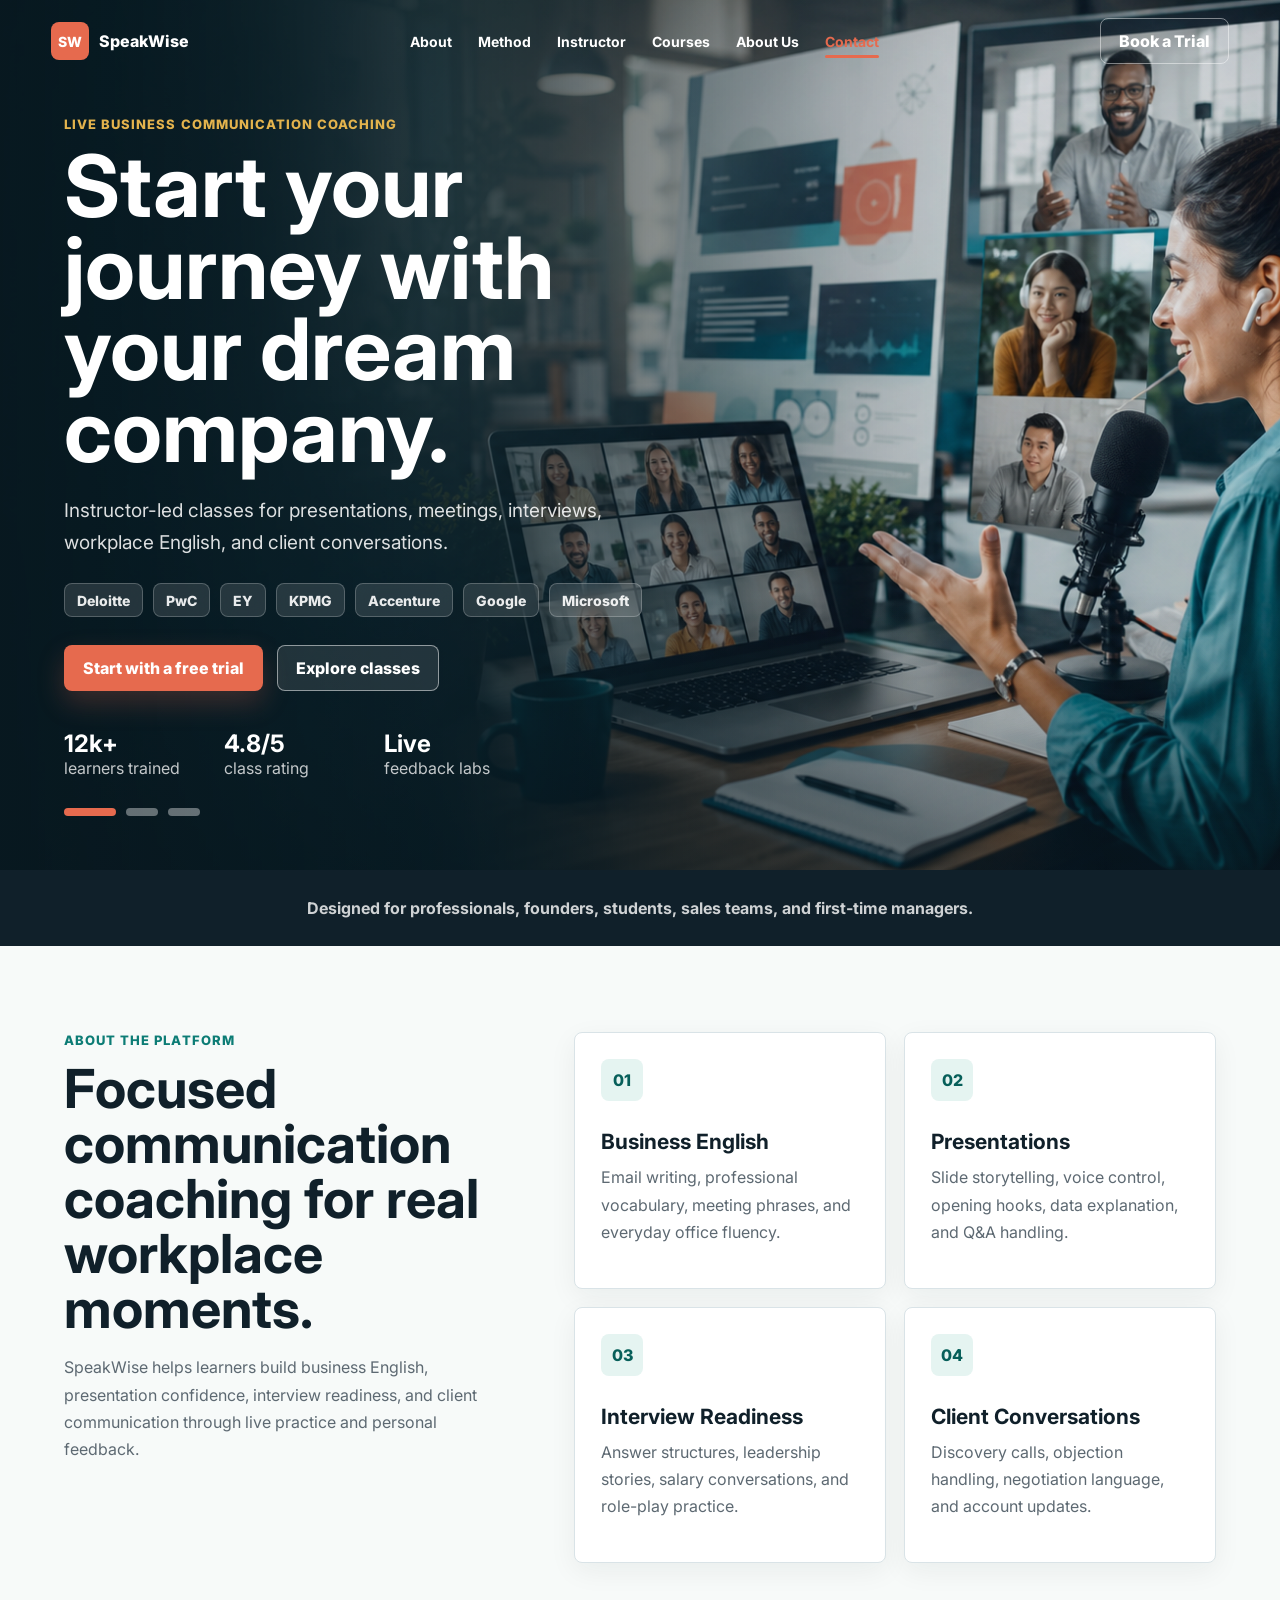
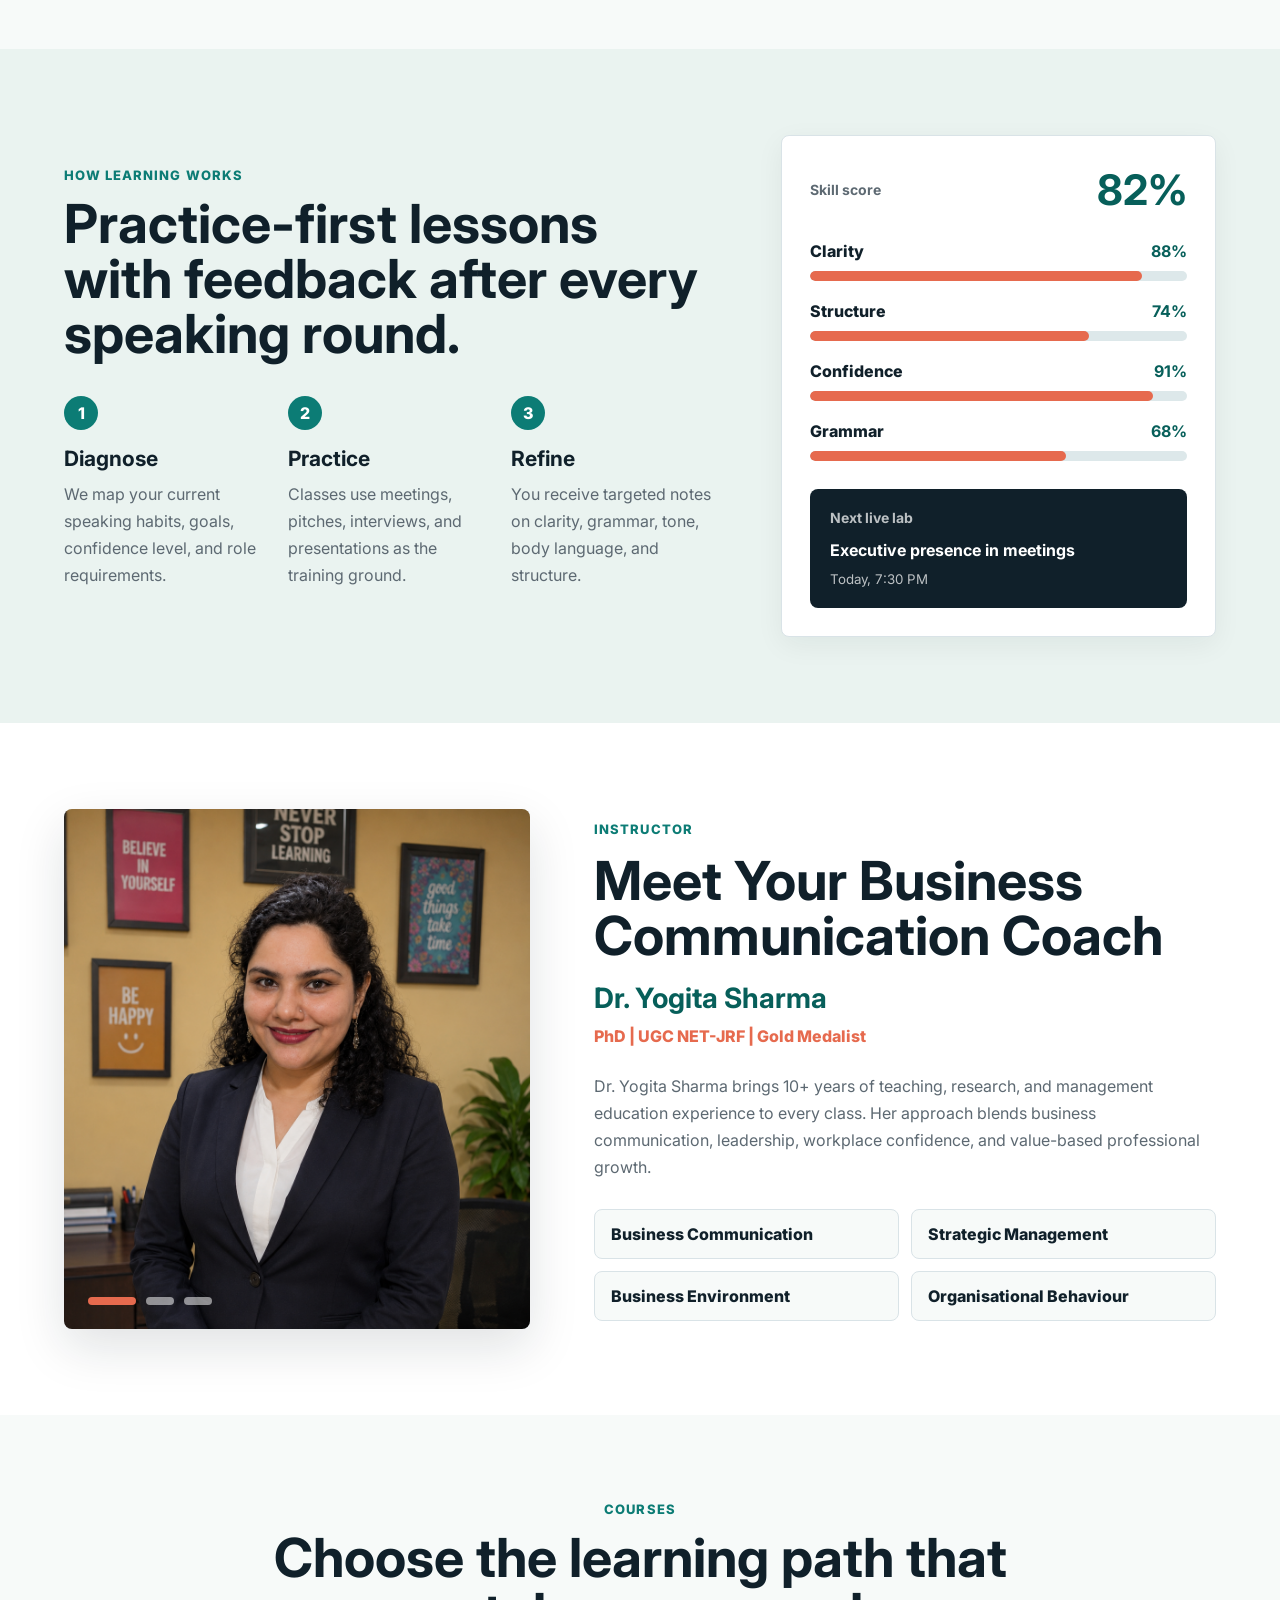
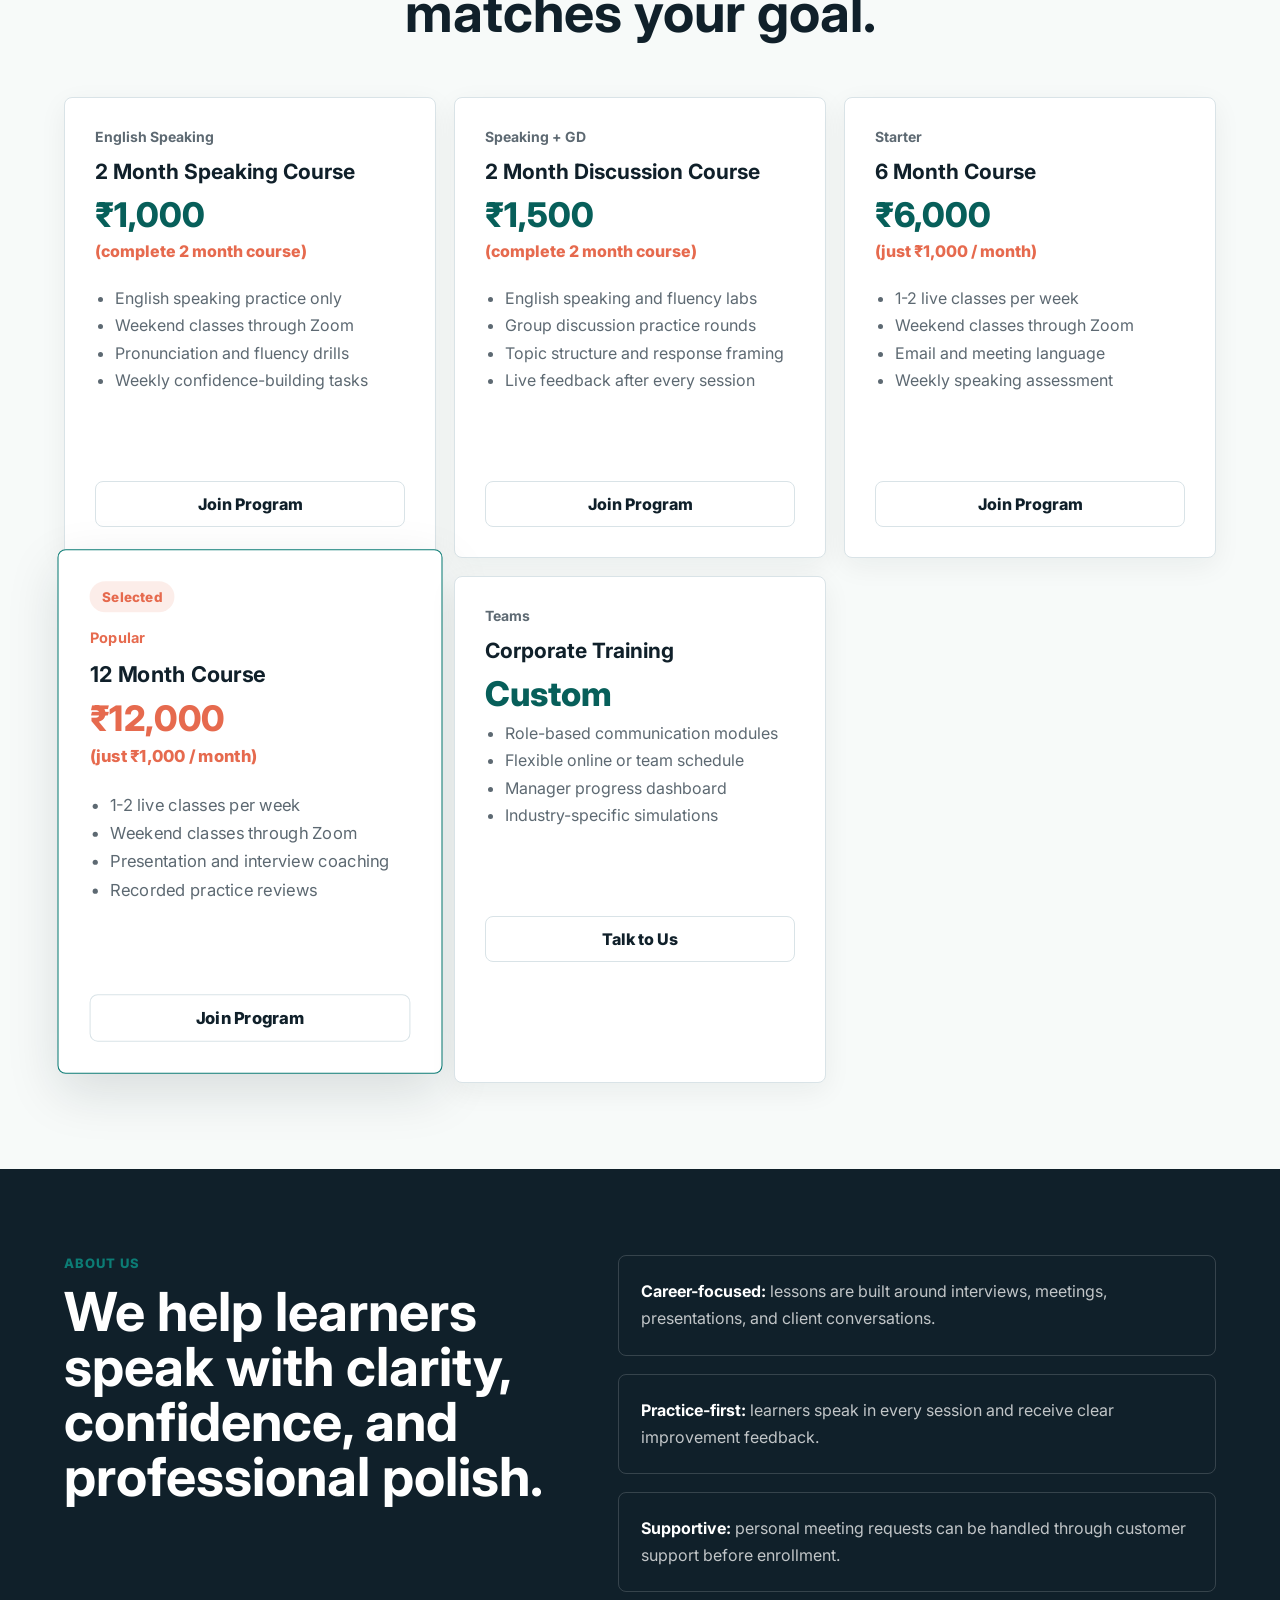
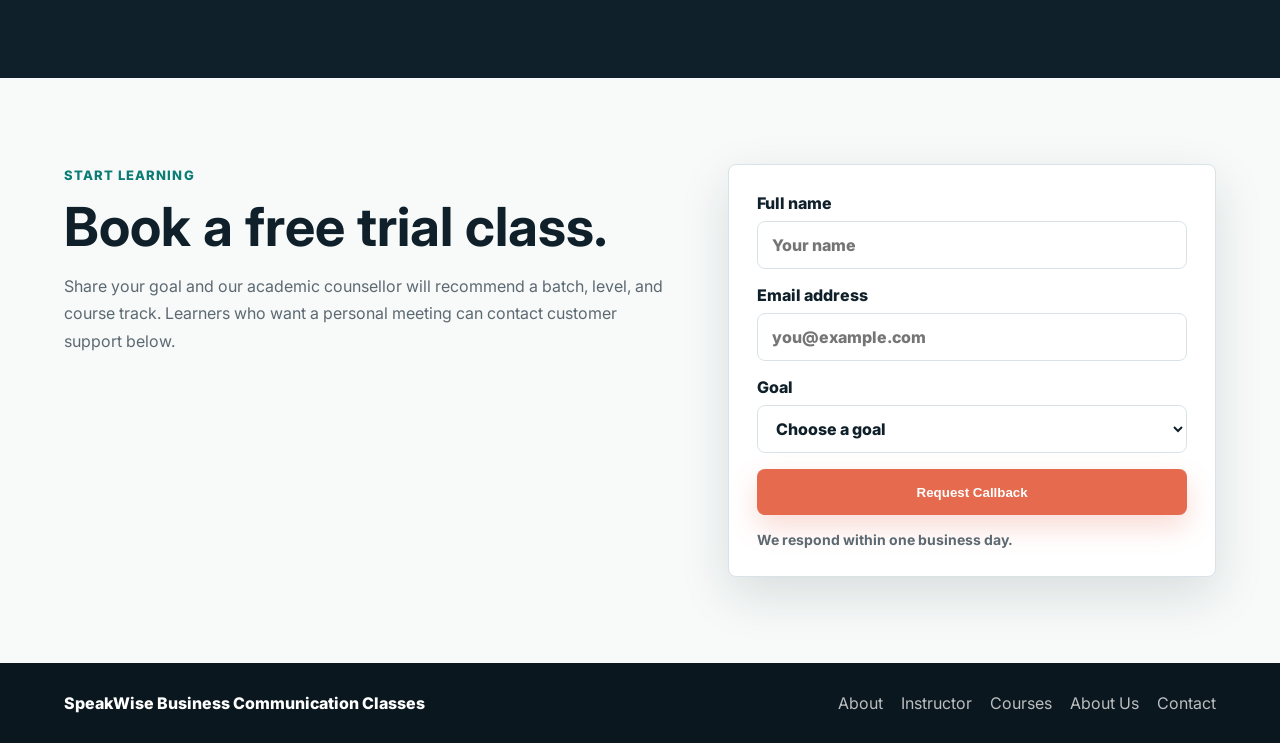
==== speakwise-updated/index.html @ e24efbfb "Add files via upload" ====
<!DOCTYPE html>
<html lang="en">
  <head>
    <meta charset="UTF-8" />
    <meta name="viewport" content="width=device-width, initial-scale=1.0" />
    <title>SpeakWise Business Communication Classes</title>
    <meta
      name="description"
      content="SpeakWise is an edtech platform for business communication classes, presentation coaching, interview readiness, and workplace English."
    />
    <link rel="preconnect" href="https://fonts.googleapis.com" />
    <link rel="preconnect" href="https://fonts.gstatic.com" crossorigin />
    <link
      href="https://fonts.googleapis.com/css2?family=Inter:wght@400;500;600;700;800&display=swap"
      rel="stylesheet"
    />
    <link rel="stylesheet" href="styles.css" />
  </head>
  <body>
    <header class="site-header" data-header>
      <a class="brand" href="#top" aria-label="SpeakWise home">
        <span class="brand-mark">SW</span>
        <span>SpeakWise</span>
      </a>
      <nav class="nav-links" aria-label="Primary navigation">
        <a href="#about">About</a>
        <a href="#method">Method</a>
        <a href="#instructor">Instructor</a>
        <a href="#plans">Courses</a>
        <a href="#about-us">About Us</a>
        <a href="#contact">Contact</a>
      </nav>
      <a class="header-cta" href="#contact">Book a Trial</a>
    </header>

    <main id="top">
      <section class="hero" aria-labelledby="hero-title">
        <img
          class="hero-image is-active"
          src="assets/business-communication-hero.png"
          alt="Adult learners practicing business communication in a virtual classroom"
        />
        <img
          class="hero-image"
          src="assets/hero-handshake.png"
          alt="Professionals shaking hands after a confident business conversation"
        />
        <img
          class="hero-image"
          src="assets/hero-interview-success.png"
          alt="Professional celebrating interview success after coaching"
        />
        <div class="hero-overlay"></div>
        <div class="hero-content">
          <p class="eyebrow">Live business communication coaching</p>
          <h1 id="hero-title">Start your journey with your dream company.</h1>
          <p class="hero-copy">
            Instructor-led classes for presentations, meetings, interviews, workplace English,
            and client conversations.
          </p>
          <div class="company-strip" aria-label="Career target companies">
            <span>Deloitte</span>
            <span>PwC</span>
            <span>EY</span>
            <span>KPMG</span>
            <span>Accenture</span>
            <span>Google</span>
            <span>Microsoft</span>
          </div>
          <div class="hero-actions">
            <a class="button primary" href="#contact">Start with a free trial</a>
            <a class="button secondary" href="#about">Explore classes</a>
          </div>
          <div class="hero-stats" aria-label="Platform highlights">
            <span><strong>12k+</strong> learners trained</span>
            <span><strong>4.8/5</strong> class rating</span>
            <span><strong>Live</strong> feedback labs</span>
          </div>
          <div class="hero-dots" aria-label="Hero slide controls">
            <button class="is-active" type="button" data-hero-dot="0" aria-label="Show classroom coaching slide"></button>
            <button type="button" data-hero-dot="1" aria-label="Show corporate handshake slide"></button>
            <button type="button" data-hero-dot="2" aria-label="Show interview success slide"></button>
          </div>
        </div>
      </section>

      <section class="section trusted">
        <p>Designed for professionals, founders, students, sales teams, and first-time managers.</p>
      </section>

      <section class="section split" id="about">
        <div>
          <p class="eyebrow dark">About the platform</p>
          <h2>Focused communication coaching for real workplace moments.</h2>
          <p class="section-copy">
            SpeakWise helps learners build business English, presentation confidence, interview
            readiness, and client communication through live practice and personal feedback.
          </p>
        </div>
        <div class="course-grid">
          <article class="course-card">
            <span class="card-icon">01</span>
            <h3>Business English</h3>
            <p>Email writing, professional vocabulary, meeting phrases, and everyday office fluency.</p>
          </article>
          <article class="course-card">
            <span class="card-icon">02</span>
            <h3>Presentations</h3>
            <p>Slide storytelling, voice control, opening hooks, data explanation, and Q&amp;A handling.</p>
          </article>
          <article class="course-card">
            <span class="card-icon">03</span>
            <h3>Interview Readiness</h3>
            <p>Answer structures, leadership stories, salary conversations, and role-play practice.</p>
          </article>
          <article class="course-card">
            <span class="card-icon">04</span>
            <h3>Client Conversations</h3>
            <p>Discovery calls, objection handling, negotiation language, and account updates.</p>
          </article>
        </div>
      </section>

      <section class="section method" id="method">
        <div class="method-content">
          <p class="eyebrow dark">How learning works</p>
          <h2>Practice-first lessons with feedback after every speaking round.</h2>
          <div class="method-steps">
            <div>
              <span>1</span>
              <h3>Diagnose</h3>
              <p>We map your current speaking habits, goals, confidence level, and role requirements.</p>
            </div>
            <div>
              <span>2</span>
              <h3>Practice</h3>
              <p>Classes use meetings, pitches, interviews, and presentations as the training ground.</p>
            </div>
            <div>
              <span>3</span>
              <h3>Refine</h3>
              <p>You receive targeted notes on clarity, grammar, tone, body language, and structure.</p>
            </div>
          </div>
        </div>
        <aside class="coach-panel" aria-label="Learning dashboard preview">
          <div class="panel-top">
            <span>Skill score</span>
            <strong>82%</strong>
          </div>
          <div class="score-bars">
            <div class="score-row" style="--value: 88%">
              <div class="score-label">
                <span>Clarity</span>
                <strong>88%</strong>
              </div>
              <span class="score-track" aria-hidden="true"><span></span></span>
            </div>
            <div class="score-row" style="--value: 74%">
              <div class="score-label">
                <span>Structure</span>
                <strong>74%</strong>
              </div>
              <span class="score-track" aria-hidden="true"><span></span></span>
            </div>
            <div class="score-row" style="--value: 91%">
              <div class="score-label">
                <span>Confidence</span>
                <strong>91%</strong>
              </div>
              <span class="score-track" aria-hidden="true"><span></span></span>
            </div>
            <div class="score-row" style="--value: 68%">
              <div class="score-label">
                <span>Grammar</span>
                <strong>68%</strong>
              </div>
              <span class="score-track" aria-hidden="true"><span></span></span>
            </div>
          </div>
          <div class="session-card">
            <p>Next live lab</p>
            <strong>Executive presence in meetings</strong>
            <small>Today, 7:30 PM</small>
          </div>
        </aside>
      </section>

      <section class="section instructor" id="instructor">
        <div class="instructor-photo instructor-carousel">
          <img
            class="is-active"
            src="assets/instructor-portrait.png"
            alt="Dr. Yogita Sharma, business communication coach"
          />
          <img
            src="assets/instructor-handshake.png"
            alt="Dr. Yogita Sharma shaking hands after a corporate session"
          />
          <img
            src="assets/instructor-event-photo.png"
            alt="Dr. Yogita Sharma at a professional workshop photo moment"
          />
          <div class="instructor-dots" aria-label="Instructor image controls">
            <button class="is-active" type="button" data-instructor-dot="0" aria-label="Show instructor portrait"></button>
            <button type="button" data-instructor-dot="1" aria-label="Show handshake image"></button>
            <button type="button" data-instructor-dot="2" aria-label="Show workshop photo image"></button>
          </div>
        </div>
        <div class="instructor-copy">
          <p class="eyebrow dark">Instructor</p>
          <h2>Meet Your Business Communication Coach</h2>
          <h3>Dr. Yogita Sharma</h3>
          <p class="credential">PhD | UGC NET-JRF | Gold Medalist</p>
          <p>
            Dr. Yogita Sharma brings 10+ years of teaching, research, and management education
            experience to every class. Her approach blends business communication, leadership,
            workplace confidence, and value-based professional growth.
          </p>
          <div class="credential-grid" aria-label="Instructor expertise">
            <span>Business Communication</span>
            <span>Strategic Management</span>
            <span>Business Environment</span>
            <span>Organisational Behaviour</span>
          </div>
        </div>
      </section>

      <section class="section plans" id="plans">
        <div class="section-heading">
          <p class="eyebrow dark">Courses</p>
          <h2>Choose the learning path that matches your goal.</h2>
        </div>
        <div class="plan-grid">
          <article class="plan-card" data-plan-card tabindex="0">
            <p class="plan-label">English Speaking</p>
            <h3>2 Month Speaking Course</h3>
            <p class="price">₹1,000</p>
            <p class="price-note">(complete 2 month course)</p>
            <ul>
              <li>English speaking practice only</li>
              <li>Weekend classes through Zoom</li>
              <li>Pronunciation and fluency drills</li>
              <li>Weekly confidence-building tasks</li>
            </ul>
            <a class="button plan-button" href="./payment.html?plan=speaking">Join Program</a>
          </article>
          <article class="plan-card" data-plan-card tabindex="0">
            <p class="plan-label">Speaking + GD</p>
            <h3>2 Month Discussion Course</h3>
            <p class="price">₹1,500</p>
            <p class="price-note">(complete 2 month course)</p>
            <ul>
              <li>English speaking and fluency labs</li>
              <li>Group discussion practice rounds</li>
              <li>Topic structure and response framing</li>
              <li>Live feedback after every session</li>
            </ul>
            <a class="button plan-button" href="./payment.html?plan=discussion">Join Program</a>
          </article>
          <article class="plan-card" data-plan-card tabindex="0">
            <p class="plan-label">Starter</p>
            <h3>6 Month Course</h3>
            <p class="price">₹6,000</p>
            <p class="price-note">(just ₹1,000 / month)</p>
            <ul>
              <li>1-2 live classes per week</li>
              <li>Weekend classes through Zoom</li>
              <li>Email and meeting language</li>
              <li>Weekly speaking assessment</li>
            </ul>
            <a class="button plan-button" href="./payment.html?plan=6-month">Join Program</a>
          </article>
          <article class="plan-card featured is-selected" data-plan-card tabindex="0">
            <p class="plan-label">Popular</p>
            <h3>12 Month Course</h3>
            <p class="price">₹12,000</p>
            <p class="price-note">(just ₹1,000 / month)</p>
            <ul>
              <li>1-2 live classes per week</li>
              <li>Weekend classes through Zoom</li>
              <li>Presentation and interview coaching</li>
              <li>Recorded practice reviews</li>
            </ul>
            <a class="button plan-button" href="./payment.html?plan=12-month">Join Program</a>
          </article>
          <article class="plan-card" data-plan-card tabindex="0">
            <p class="plan-label">Teams</p>
            <h3>Corporate Training</h3>
            <p class="price">Custom</p>
            <ul>
              <li>Role-based communication modules</li>
              <li>Flexible online or team schedule</li>
              <li>Manager progress dashboard</li>
              <li>Industry-specific simulations</li>
            </ul>
            <a class="button plan-button" href="#contact">Talk to Us</a>
          </article>
        </div>
      </section>

      <section class="section outcomes" id="about-us">
        <div>
          <p class="eyebrow dark">About Us</p>
          <h2>We help learners speak with clarity, confidence, and professional polish.</h2>
        </div>
        <div class="outcome-list">
          <p><strong>Career-focused:</strong> lessons are built around interviews, meetings, presentations, and client conversations.</p>
          <p><strong>Practice-first:</strong> learners speak in every session and receive clear improvement feedback.</p>
          <p><strong>Supportive:</strong> personal meeting requests can be handled through customer support before enrollment.</p>
        </div>
      </section>

      <section class="section contact" id="contact">
        <div class="contact-copy">
          <p class="eyebrow dark">Start learning</p>
          <h2>Book a free trial class.</h2>
          <p>
            Share your goal and our academic counsellor will recommend a batch, level, and course
            track. Learners who want a personal meeting can contact customer support below.
          </p>
        </div>
        <form class="lead-form">
          <label>
            Full name
            <input type="text" name="name" placeholder="Your name" required />
          </label>
          <label>
            Email address
            <input type="email" name="email" placeholder="you@example.com" required />
          </label>
          <label>
            Goal
            <select name="goal" required>
              <option value="">Choose a goal</option>
              <option>Business English</option>
              <option>Presentation skills</option>
              <option>Interview preparation</option>
              <option>Corporate training</option>
            </select>
          </label>
          <button class="button primary" type="submit">Request Callback</button>
          <p class="form-note" data-form-note>We respond within one business day.</p>
        </form>
      </section>
    </main>

    <footer class="footer">
      <p>SpeakWise Business Communication Classes</p>
      <div>
        <a href="#about">About</a>
        <a href="#instructor">Instructor</a>
        <a href="#plans">Courses</a>
        <a href="#about-us">About Us</a>
        <a href="#contact">Contact</a>
      </div>
    </footer>

    <script src="script.js"></script>
  </body>
</html>
---- speakwise-updated/styles.css ----
:root {
  --ink: #10202a;
  --muted: #5d6972;
  --line: #d9e3e7;
  --paper: #f7faf9;
  --white: #ffffff;
  --teal: #0c7c75;
  --teal-dark: #075f5a;
  --coral: #e66a4e;
  --gold: #e3b34d;
  --blue: #264f73;
  --shadow: 0 18px 50px rgba(15, 31, 42, 0.13);
}

* {
  box-sizing: border-box;
}

html {
  scroll-behavior: smooth;
}

body {
  margin: 0;
  font-family: "Inter", Arial, sans-serif;
  color: var(--ink);
  background: var(--paper);
}

a {
  color: inherit;
  text-decoration: none;
}

.site-header {
  position: fixed;
  top: 0;
  left: 0;
  right: 0;
  z-index: 20;
  display: flex;
  align-items: center;
  justify-content: space-between;
  gap: 24px;
  padding: 18px clamp(18px, 4vw, 56px);
  color: var(--white);
  transition: background 180ms ease, box-shadow 180ms ease, color 180ms ease;
}

.site-header.is-scrolled {
  color: var(--ink);
  background: rgba(255, 255, 255, 0.92);
  box-shadow: 0 8px 30px rgba(16, 32, 42, 0.09);
  backdrop-filter: blur(16px);
}

.brand,
.nav-links,
.footer div,
.hero-actions,
.hero-stats {
  display: flex;
  align-items: center;
}

.brand {
  gap: 10px;
  font-weight: 800;
  letter-spacing: 0;
}

.brand-mark {
  display: grid;
  place-items: center;
  width: 38px;
  height: 38px;
  border-radius: 8px;
  background: var(--coral);
  color: var(--white);
  font-size: 14px;
}

.nav-links {
  gap: 26px;
  font-size: 14px;
  font-weight: 700;
}

.nav-links a {
  position: relative;
  padding: 10px 0;
  transition: color 160ms ease;
}

.nav-links a::after {
  content: "";
  position: absolute;
  left: 0;
  right: 0;
  bottom: 2px;
  height: 3px;
  border-radius: 99px;
  background: var(--coral);
  opacity: 0;
  transform: scaleX(0.62);
  transition: opacity 160ms ease, transform 160ms ease;
}

.nav-links a:hover,
.nav-links a.is-active {
  color: var(--coral);
}

.nav-links a.is-active::after {
  opacity: 1;
  transform: scaleX(1);
}

.header-cta,
.button {
  display: inline-flex;
  align-items: center;
  justify-content: center;
  min-height: 46px;
  border-radius: 8px;
  border: 1px solid transparent;
  padding: 0 18px;
  font-weight: 800;
  cursor: pointer;
}

.header-cta {
  border-color: rgba(255, 255, 255, 0.45);
}

.site-header.is-scrolled .header-cta {
  border-color: var(--line);
}

.hero {
  position: relative;
  min-height: 92vh;
  display: grid;
  align-items: center;
  padding: 116px clamp(18px, 5vw, 72px) 54px;
  overflow: hidden;
  isolation: isolate;
}

.hero-image,
.hero-overlay {
  position: absolute;
  inset: 0;
  width: 100%;
  height: 100%;
}

.hero-image {
  object-fit: cover;
  z-index: -2;
  opacity: 0;
  transition: opacity 900ms ease, transform 6000ms ease;
  transform: scale(1.03);
}

.hero-image.is-active {
  opacity: 1;
  transform: scale(1);
}

.hero-overlay {
  z-index: -1;
  background:
    linear-gradient(90deg, rgba(8, 24, 31, 0.92), rgba(8, 24, 31, 0.62) 42%, rgba(8, 24, 31, 0.08) 78%),
    linear-gradient(0deg, rgba(8, 24, 31, 0.55), transparent 32%);
}

.hero-content {
  width: min(680px, 100%);
  color: var(--white);
}

.eyebrow {
  margin: 0 0 14px;
  color: var(--gold);
  font-size: 13px;
  font-weight: 800;
  letter-spacing: 0.08em;
  text-transform: uppercase;
}

.eyebrow.dark {
  color: var(--teal);
}

h1,
h2,
h3,
p {
  margin-top: 0;
}

h1 {
  margin-bottom: 22px;
  max-width: 13ch;
  font-size: clamp(48px, 8vw, 86px);
  line-height: 0.95;
  letter-spacing: 0;
}

h2 {
  margin-bottom: 18px;
  max-width: 760px;
  font-size: clamp(30px, 4.2vw, 54px);
  line-height: 1.02;
  letter-spacing: 0;
}

h3 {
  margin-bottom: 10px;
  font-size: 21px;
}

.hero-copy,
.section-copy,
.contact-copy p,
.instructor-copy p,
.outcome-list p,
.course-card p,
.method-steps p,
.plan-card li {
  color: var(--muted);
  line-height: 1.7;
}

.hero-copy {
  max-width: 580px;
  color: rgba(255, 255, 255, 0.86);
  font-size: 19px;
}

.company-strip {
  display: flex;
  flex-wrap: wrap;
  gap: 10px;
  margin-top: 24px;
  max-width: 650px;
}

.company-strip span {
  display: inline-flex;
  align-items: center;
  min-height: 34px;
  padding: 0 12px;
  border: 1px solid rgba(255, 255, 255, 0.22);
  border-radius: 8px;
  background: rgba(255, 255, 255, 0.12);
  color: rgba(255, 255, 255, 0.9);
  font-size: 14px;
  font-weight: 800;
  backdrop-filter: blur(10px);
}

.hero-actions {
  flex-wrap: wrap;
  gap: 14px;
  margin-top: 28px;
}

.button.primary {
  background: var(--coral);
  color: var(--white);
  box-shadow: 0 12px 28px rgba(230, 106, 78, 0.24);
}

.button.secondary {
  color: var(--white);
  border-color: rgba(255, 255, 255, 0.5);
  background: rgba(255, 255, 255, 0.1);
}

.hero-stats {
  flex-wrap: wrap;
  gap: 18px;
  margin-top: 38px;
  color: rgba(255, 255, 255, 0.76);
}

.hero-stats span {
  min-width: 142px;
}

.hero-stats strong {
  display: block;
  color: var(--white);
  font-size: 24px;
}

.hero-dots {
  display: flex;
  gap: 10px;
  margin-top: 30px;
}

.hero-dots button {
  width: 32px;
  height: 8px;
  border: 0;
  border-radius: 999px;
  background: rgba(255, 255, 255, 0.38);
  cursor: pointer;
}

.hero-dots button.is-active {
  width: 52px;
  background: var(--coral);
}

.section {
  padding: 86px clamp(18px, 5vw, 72px);
  scroll-margin-top: 112px;
}

.trusted {
  padding-top: 28px;
  padding-bottom: 28px;
  background: var(--ink);
  color: rgba(255, 255, 255, 0.8);
  text-align: center;
  font-weight: 700;
}

.trusted p {
  margin: 0;
}

.split {
  display: grid;
  grid-template-columns: minmax(240px, 0.82fr) 1.18fr;
  gap: clamp(30px, 5vw, 72px);
}

.course-grid,
.plan-grid {
  display: grid;
  grid-template-columns: repeat(2, minmax(0, 1fr));
  gap: 18px;
}

.course-card,
.plan-card,
.coach-panel {
  border: 1px solid var(--line);
  border-radius: 8px;
  background: var(--white);
  box-shadow: 0 8px 28px rgba(16, 32, 42, 0.06);
}

.course-card {
  padding: 26px;
}

.card-icon {
  display: inline-grid;
  place-items: center;
  width: 42px;
  height: 42px;
  margin-bottom: 28px;
  border-radius: 8px;
  background: #e5f4f1;
  color: var(--teal-dark);
  font-weight: 800;
}

.method {
  display: grid;
  grid-template-columns: minmax(0, 1.2fr) minmax(300px, 0.8fr);
  gap: clamp(26px, 5vw, 76px);
  align-items: center;
  background: #eaf3f0;
}

.method-steps {
  display: grid;
  grid-template-columns: repeat(3, minmax(0, 1fr));
  gap: 18px;
  margin-top: 34px;
}

.method-steps span {
  display: inline-grid;
  place-items: center;
  width: 34px;
  height: 34px;
  margin-bottom: 16px;
  border-radius: 50%;
  background: var(--teal);
  color: var(--white);
  font-weight: 800;
}

.coach-panel {
  padding: 28px;
}

.panel-top {
  display: flex;
  justify-content: space-between;
  align-items: center;
  margin-bottom: 26px;
}

.panel-top span,
.session-card p,
.plan-label,
.form-note {
  color: var(--muted);
  font-size: 14px;
  font-weight: 700;
}

.panel-top strong {
  color: var(--teal-dark);
  font-size: 42px;
}

.score-bars {
  display: grid;
  gap: 20px;
}

.score-row {
  display: grid;
  gap: 10px;
}

.score-label {
  display: flex;
  align-items: center;
  justify-content: space-between;
  gap: 16px;
  color: var(--ink);
  font-weight: 800;
}

.score-label strong {
  color: var(--teal-dark);
}

.score-track,
.score-track span {
  display: block;
  border-radius: 99px;
}

.score-track {
  height: 10px;
  overflow: hidden;
  background: #dde8ea;
}

.score-track span {
  height: 100%;
  width: var(--value);
  background: var(--coral);
}

.session-card {
  margin-top: 28px;
  padding: 20px;
  border-radius: 8px;
  background: var(--ink);
  color: var(--white);
}

.session-card strong {
  display: block;
  margin-bottom: 8px;
}

.session-card p,
.session-card small {
  color: rgba(255, 255, 255, 0.72);
}

.section-heading {
  display: grid;
  justify-items: center;
  text-align: center;
  margin-bottom: 38px;
}

.instructor {
  display: grid;
  grid-template-columns: minmax(280px, 0.75fr) minmax(320px, 1fr);
  gap: clamp(30px, 5vw, 76px);
  align-items: center;
  background: var(--white);
}

.instructor-photo {
  position: relative;
  min-height: 520px;
  overflow: hidden;
  border-radius: 8px;
  background: #dfe8e5;
  box-shadow: var(--shadow);
}

.instructor-photo img {
  width: 100%;
  height: 100%;
  position: absolute;
  inset: 0;
  object-fit: cover;
  object-position: center top;
  opacity: 0;
  transition: opacity 700ms ease, transform 5000ms ease;
  transform: scale(1.025);
}

.instructor-photo img.is-active {
  opacity: 1;
  transform: scale(1);
}

.instructor-dots {
  position: absolute;
  left: 24px;
  bottom: 24px;
  z-index: 2;
  display: flex;
  gap: 10px;
}

.instructor-dots button {
  width: 28px;
  height: 8px;
  border: 0;
  border-radius: 999px;
  background: rgba(255, 255, 255, 0.52);
  cursor: pointer;
}

.instructor-dots button.is-active {
  width: 48px;
  background: var(--coral);
}

.instructor-copy h3 {
  margin-bottom: 8px;
  color: var(--teal-dark);
  font-size: 28px;
}

.credential {
  margin-bottom: 22px;
  color: var(--coral) !important;
  font-weight: 800;
}

.credential-grid {
  display: grid;
  grid-template-columns: repeat(2, minmax(0, 1fr));
  gap: 12px;
  margin-top: 28px;
}

.credential-grid span {
  padding: 14px 16px;
  border: 1px solid var(--line);
  border-radius: 8px;
  background: var(--paper);
  color: var(--ink);
  font-weight: 800;
}

.plan-grid {
  grid-template-columns: repeat(3, minmax(0, 1fr));
}

.plan-card {
  padding: 30px;
  cursor: pointer;
  transform: translateY(0) scale(1);
  transition: border-color 180ms ease, box-shadow 180ms ease, transform 180ms ease;
}

.plan-card:hover,
.plan-card:focus-within,
.plan-card.is-selected {
  border-color: var(--coral);
  box-shadow: var(--shadow);
}

.plan-card:hover,
.plan-card:focus-within {
  transform: translateY(-14px) scale(1.025);
  z-index: 2;
}

.plan-card.featured {
  border-color: var(--teal);
  transform: translateY(-12px);
}

.plan-card.featured:hover,
.plan-card.featured:focus-within {
  transform: translateY(-24px) scale(1.035);
}

.plan-card.is-selected {
  transform: translateY(-18px) scale(1.035);
}

.plan-card.is-selected .plan-label {
  color: var(--coral);
}

.plan-card.is-selected .price {
  color: var(--coral);
}

.plan-card .button:hover,
.plan-card .button:focus-visible {
  background: var(--coral);
  border-color: var(--coral);
  color: var(--white);
  box-shadow: 0 12px 28px rgba(230, 106, 78, 0.24);
}

.plan-card.is-selected::before {
  content: "Selected";
  display: inline-flex;
  align-items: center;
  width: max-content;
  min-height: 30px;
  margin-bottom: 16px;
  padding: 0 12px;
  border-radius: 999px;
  background: rgba(230, 106, 78, 0.12);
  color: var(--coral);
  font-size: 13px;
  font-weight: 800;
}

.price {
  margin-bottom: 6px;
  color: var(--teal-dark);
  font-size: 34px;
  font-weight: 800;
}

.price-note {
  margin-bottom: 24px;
  color: var(--coral);
  font-weight: 800;
}

.plan-card ul {
  min-height: 168px;
  margin: 0 0 28px;
  padding-left: 20px;
}

.plan-button {
  width: 100%;
  border-color: var(--line);
  background: var(--white);
  color: var(--ink);
}

.plan-card .primary {
  width: 100%;
}

.outcomes {
  display: grid;
  grid-template-columns: 0.9fr 1.1fr;
  gap: clamp(28px, 5vw, 78px);
  background: var(--ink);
  color: var(--white);
}

.outcomes h2 {
  color: var(--white);
}

.outcome-list {
  display: grid;
  gap: 18px;
}

.outcome-list p {
  margin: 0;
  padding: 22px;
  border: 1px solid rgba(255, 255, 255, 0.16);
  border-radius: 8px;
  color: rgba(255, 255, 255, 0.74);
}

.outcome-list strong {
  color: var(--white);
}

.contact {
  display: grid;
  grid-template-columns: minmax(240px, 0.8fr) minmax(300px, 0.65fr);
  gap: clamp(28px, 5vw, 76px);
  align-items: start;
}

.lead-form {
  display: grid;
  gap: 16px;
  padding: 28px;
  border-radius: 8px;
  background: var(--white);
  border: 1px solid var(--line);
  box-shadow: var(--shadow);
}

label {
  display: grid;
  gap: 8px;
  color: var(--ink);
  font-weight: 800;
}

input,
select {
  width: 100%;
  min-height: 48px;
  border: 1px solid var(--line);
  border-radius: 8px;
  padding: 0 14px;
  font: inherit;
  color: var(--ink);
  background: var(--white);
}

input:focus,
select:focus {
  outline: 3px solid rgba(12, 124, 117, 0.18);
  border-color: var(--teal);
}

.form-note {
  margin: 0;
}

.form-note.success {
  color: var(--teal-dark);
}

.form-note.error {
  color: #b52b1f;
}

.payment-page {
  min-height: 100vh;
  background: #eaf3f0;
}

.payment-header {
  position: sticky;
}

.payment-shell {
  display: grid;
  gap: 28px;
  width: min(1120px, calc(100% - 36px));
  margin: 0 auto;
  padding: 58px 0 86px;
}

.payment-card,
.receipt-card {
  border: 1px solid var(--line);
  border-radius: 8px;
  background: var(--white);
  box-shadow: var(--shadow);
}

.payment-card {
  display: grid;
  grid-template-columns: minmax(280px, 0.92fr) minmax(300px, 0.72fr);
  overflow: hidden;
}

.payment-summary {
  padding: clamp(28px, 5vw, 56px);
}

.payment-summary h1 {
  max-width: 11ch;
  color: var(--ink);
  font-size: clamp(42px, 6vw, 68px);
}

.payment-summary p {
  color: var(--muted);
  line-height: 1.7;
}

.selected-plan {
  margin-top: 34px;
  padding: 22px;
  border-radius: 8px;
  background: var(--ink);
  color: var(--white);
}

.selected-plan span {
  color: rgba(255, 255, 255, 0.68);
  font-size: 14px;
  font-weight: 800;
}

.selected-plan strong {
  display: block;
  margin: 8px 0;
  font-size: 28px;
}

.selected-plan p {
  margin: 0;
  color: rgba(255, 255, 255, 0.76);
}

.payment-form {
  display: grid;
  align-content: center;
  gap: 16px;
  padding: clamp(28px, 5vw, 56px);
  background: var(--paper);
}

.payment-form .button {
  width: 100%;
}

.payment-form .button:disabled {
  cursor: wait;
  opacity: 0.72;
}

.upi-shell {
  padding-top: 84px;
}

.upi-card {
  grid-template-columns: minmax(280px, 0.9fr) minmax(320px, 0.62fr);
}

.upi-panel {
  gap: 20px;
}

.upi-options {
  display: grid;
  grid-template-columns: repeat(2, minmax(0, 1fr));
  gap: 14px;
}

.upi-qr-card {
  display: grid;
  gap: 12px;
  padding: 18px;
  border: 1px solid var(--line);
  border-radius: 8px;
  background: var(--white);
}

.upi-qr-card img {
  display: block;
  width: 100%;
  aspect-ratio: 1;
  border-radius: 8px;
  object-fit: contain;
}

.upi-qr-card strong,
.upi-qr-card span {
  display: block;
}

.upi-qr-card strong {
  margin-bottom: 4px;
  color: var(--ink);
  font-size: 14px;
}

.upi-qr-card span {
  color: var(--teal-dark);
  font-size: 13px;
  font-weight: 800;
  overflow-wrap: anywhere;
}

.upi-details {
  display: grid;
  grid-template-columns: repeat(2, minmax(0, 1fr));
  gap: 12px;
  margin: 0;
}

.upi-details div {
  padding: 16px;
  border: 1px solid var(--line);
  border-radius: 8px;
  background: var(--white);
}

.upi-details dt {
  margin-bottom: 6px;
  color: var(--muted);
  font-size: 13px;
  font-weight: 800;
}

.upi-details dd {
  margin: 0;
  color: var(--ink);
  font-weight: 800;
  overflow-wrap: anywhere;
}

.receipt-card {
  padding: clamp(24px, 4vw, 40px);
}

.receipt-card[hidden] {
  display: none;
}

.receipt-top {
  display: flex;
  align-items: start;
  justify-content: space-between;
  gap: 20px;
  margin-bottom: 24px;
}

.receipt-lines {
  display: grid;
  grid-template-columns: repeat(2, minmax(0, 1fr));
  gap: 14px;
  margin: 0;
}

.receipt-lines div {
  padding: 16px;
  border: 1px solid var(--line);
  border-radius: 8px;
  background: var(--paper);
}

.receipt-lines dt {
  margin-bottom: 6px;
  color: var(--muted);
  font-size: 13px;
  font-weight: 800;
}

.receipt-lines dd {
  margin: 0;
  color: var(--ink);
  font-weight: 800;
  overflow-wrap: anywhere;
}

.receipt-note {
  margin: 24px 0 0;
  color: var(--muted);
  line-height: 1.7;
}

.footer {
  display: flex;
  justify-content: space-between;
  gap: 20px;
  padding: 30px clamp(18px, 5vw, 72px);
  background: #0b171e;
  color: rgba(255, 255, 255, 0.72);
}

.footer p {
  margin: 0;
  font-weight: 800;
  color: var(--white);
}

.footer div {
  gap: 18px;
}

@media (max-width: 880px) {
  .site-header {
    position: absolute;
  }

  .nav-links,
  .header-cta {
    display: none;
  }

  .hero {
    min-height: 780px;
  }

  .hero-overlay {
    background: linear-gradient(180deg, rgba(8, 24, 31, 0.92), rgba(8, 24, 31, 0.58) 60%, rgba(8, 24, 31, 0.84));
  }

  .split,
  .method,
  .instructor,
  .payment-card,
  .outcomes,
  .contact {
    grid-template-columns: 1fr;
  }

  .course-grid,
  .method-steps,
  .plan-grid {
    grid-template-columns: 1fr;
  }

  .plan-card.featured {
    transform: none;
  }

  .plan-card.is-selected {
    transform: none;
  }

  .instructor-photo {
    min-height: 620px;
  }
}

@media (max-width: 560px) {
  .hero {
    min-height: 720px;
    padding-top: 94px;
  }

  h1 {
    font-size: 48px;
  }

  h2 {
    font-size: 32px;
  }

  .section {
    padding-top: 60px;
    padding-bottom: 60px;
  }

  .instructor-photo {
    min-height: 430px;
  }

  .credential-grid {
    grid-template-columns: 1fr;
  }

  .receipt-top {
    display: grid;
  }

  .receipt-top .button {
    width: 100%;
  }

  .receipt-lines {
    grid-template-columns: 1fr;
  }

  .upi-details,
  .upi-options {
    grid-template-columns: 1fr;
  }

  .hero-actions .button,
  .lead-form .button {
    width: 100%;
  }

  .footer {
    flex-direction: column;
  }
}

@media print {
  .payment-header,
  .payment-card {
    display: none;
  }

  .payment-page {
    background: var(--white);
  }

  .payment-shell {
    width: 100%;
    padding: 0;
  }

  .receipt-card {
    border: 0;
    box-shadow: none;
  }

  .receipt-top .button {
    display: none;
  }
}
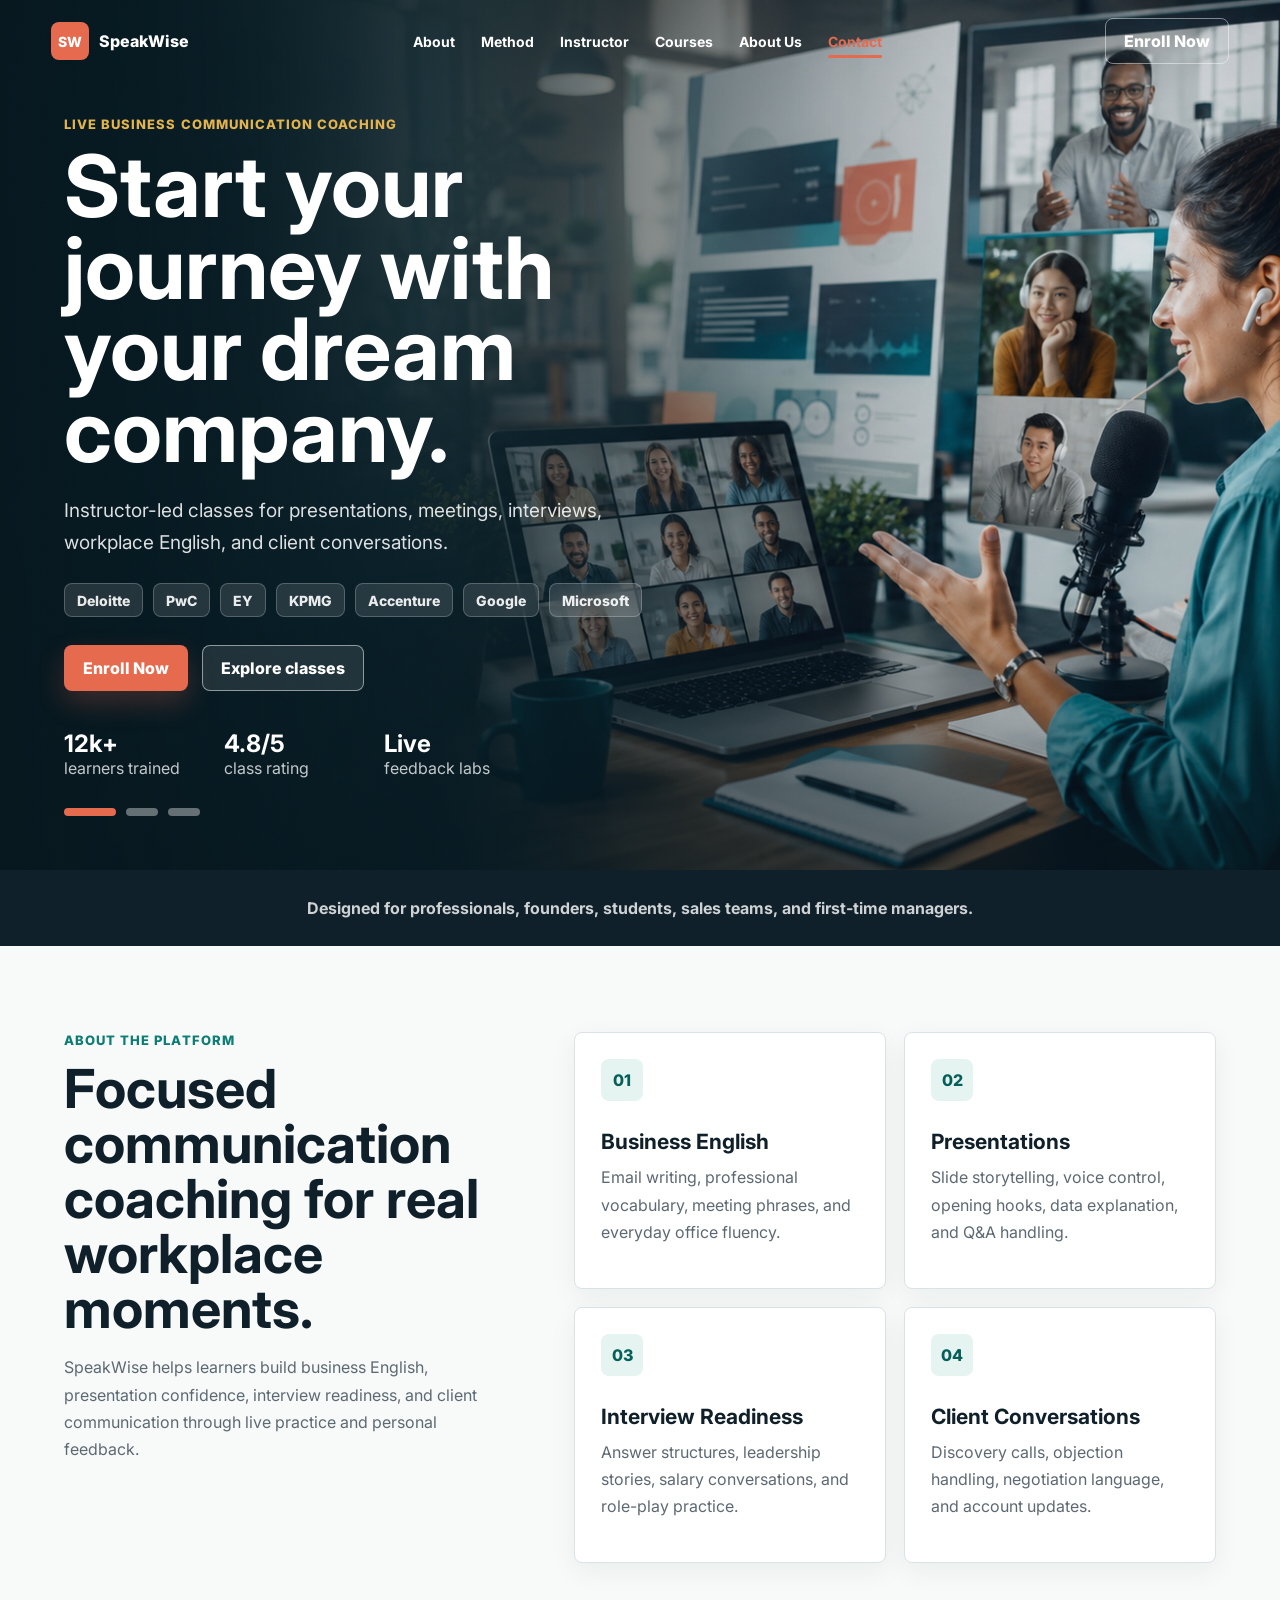
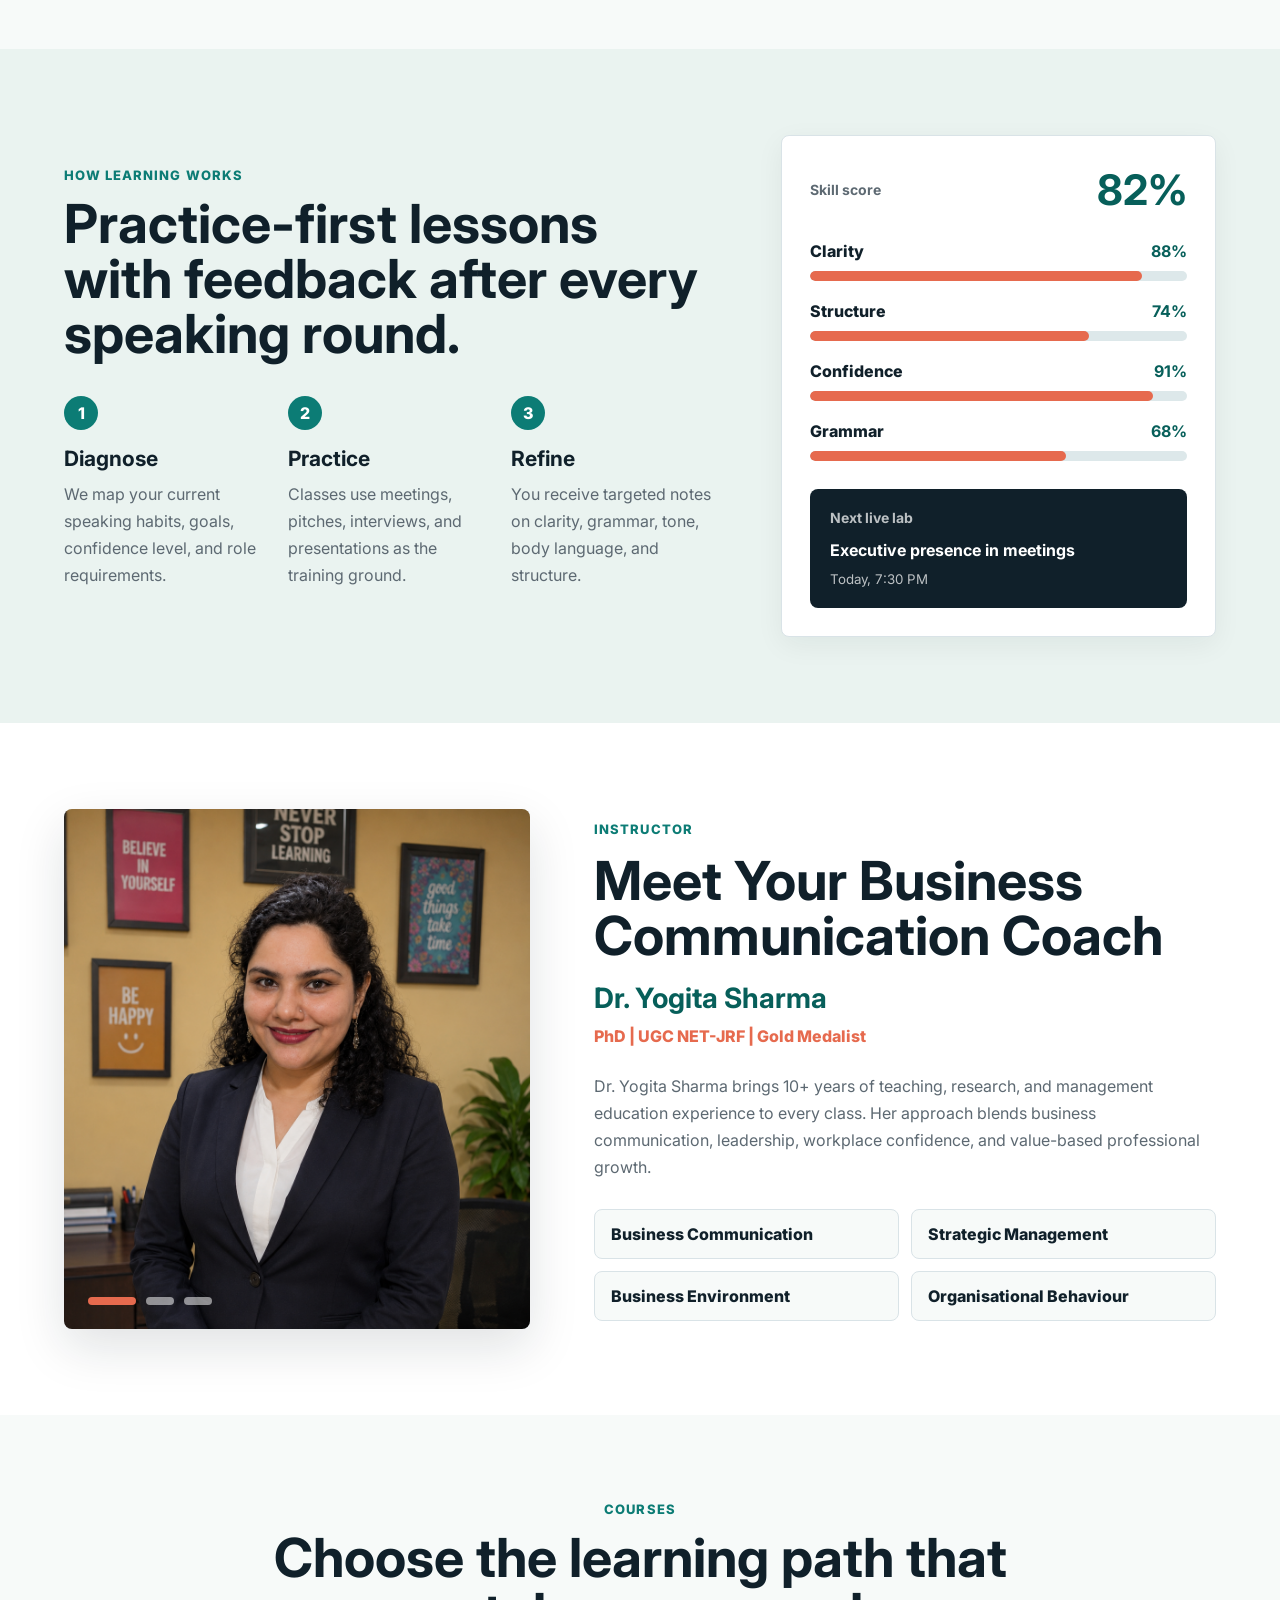
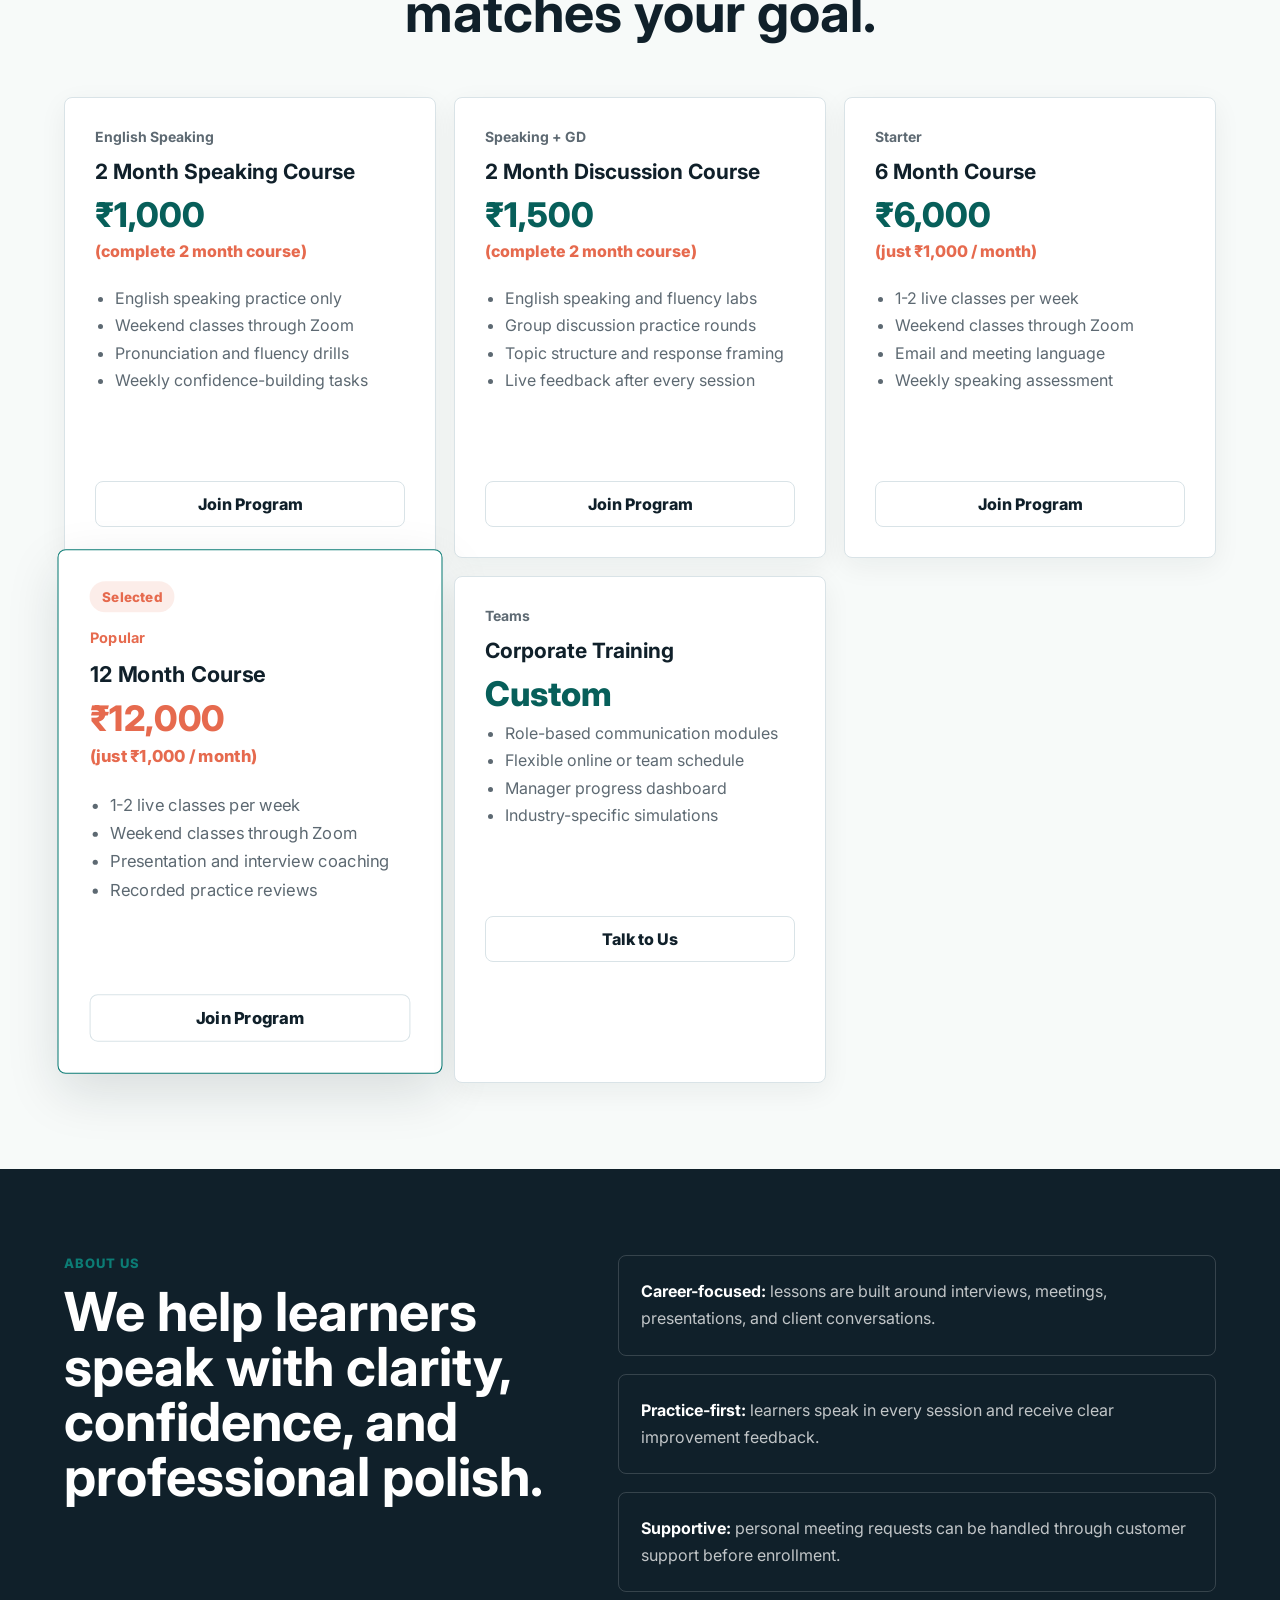
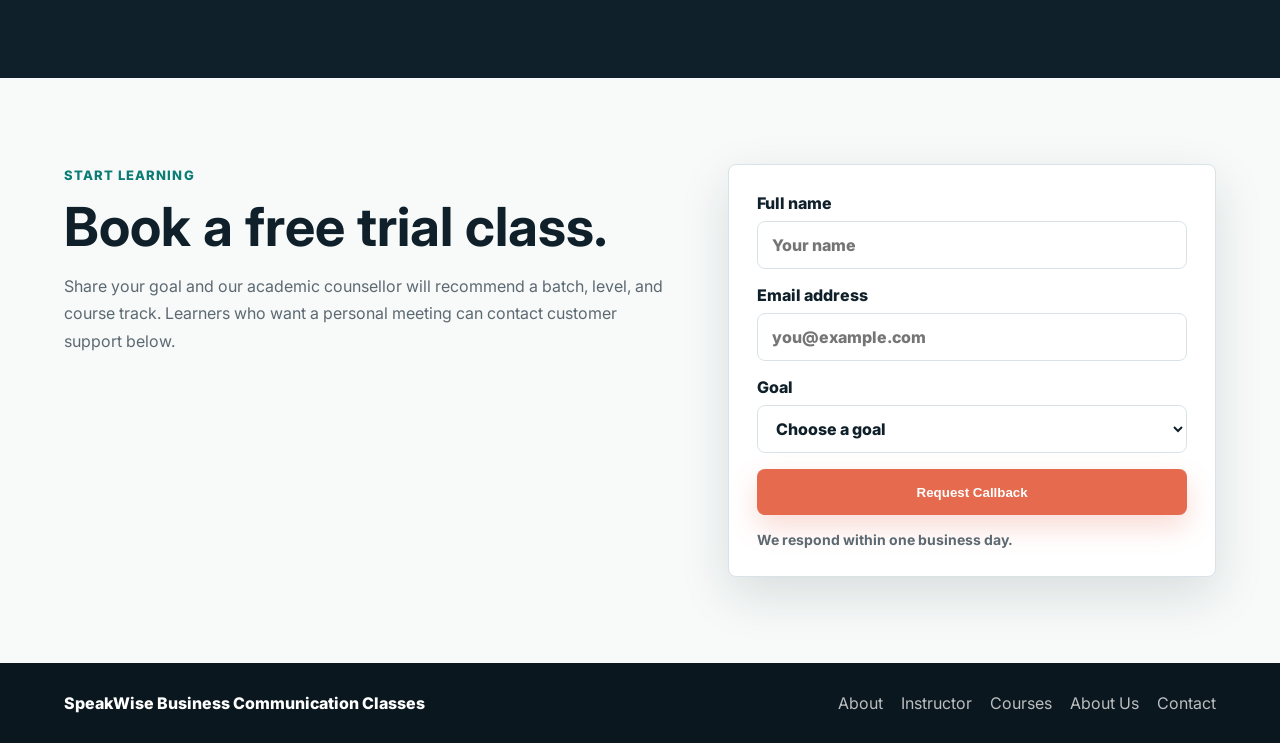
==== commit 5a1338b8: "Update index.html" ====
--- a/speakwise-updated/index.html
+++ b/speakwise-updated/index.html
@@ -30,7 +30,7 @@
         <a href="#about-us">About Us</a>
         <a href="#contact">Contact</a>
       </nav>
-      <a class="header-cta" href="#contact">Book a Trial</a>
+      <a class="header-cta" href="#contact">Enroll Now</a>
     </header>
 
     <main id="top">
@@ -68,7 +68,7 @@
             <span>Microsoft</span>
           </div>
           <div class="hero-actions">
-            <a class="button primary" href="#contact">Start with a free trial</a>
+            <a class="button primary" href="#plans">Enroll Now</a>
             <a class="button secondary" href="#about">Explore classes</a>
           </div>
           <div class="hero-stats" aria-label="Platform highlights">
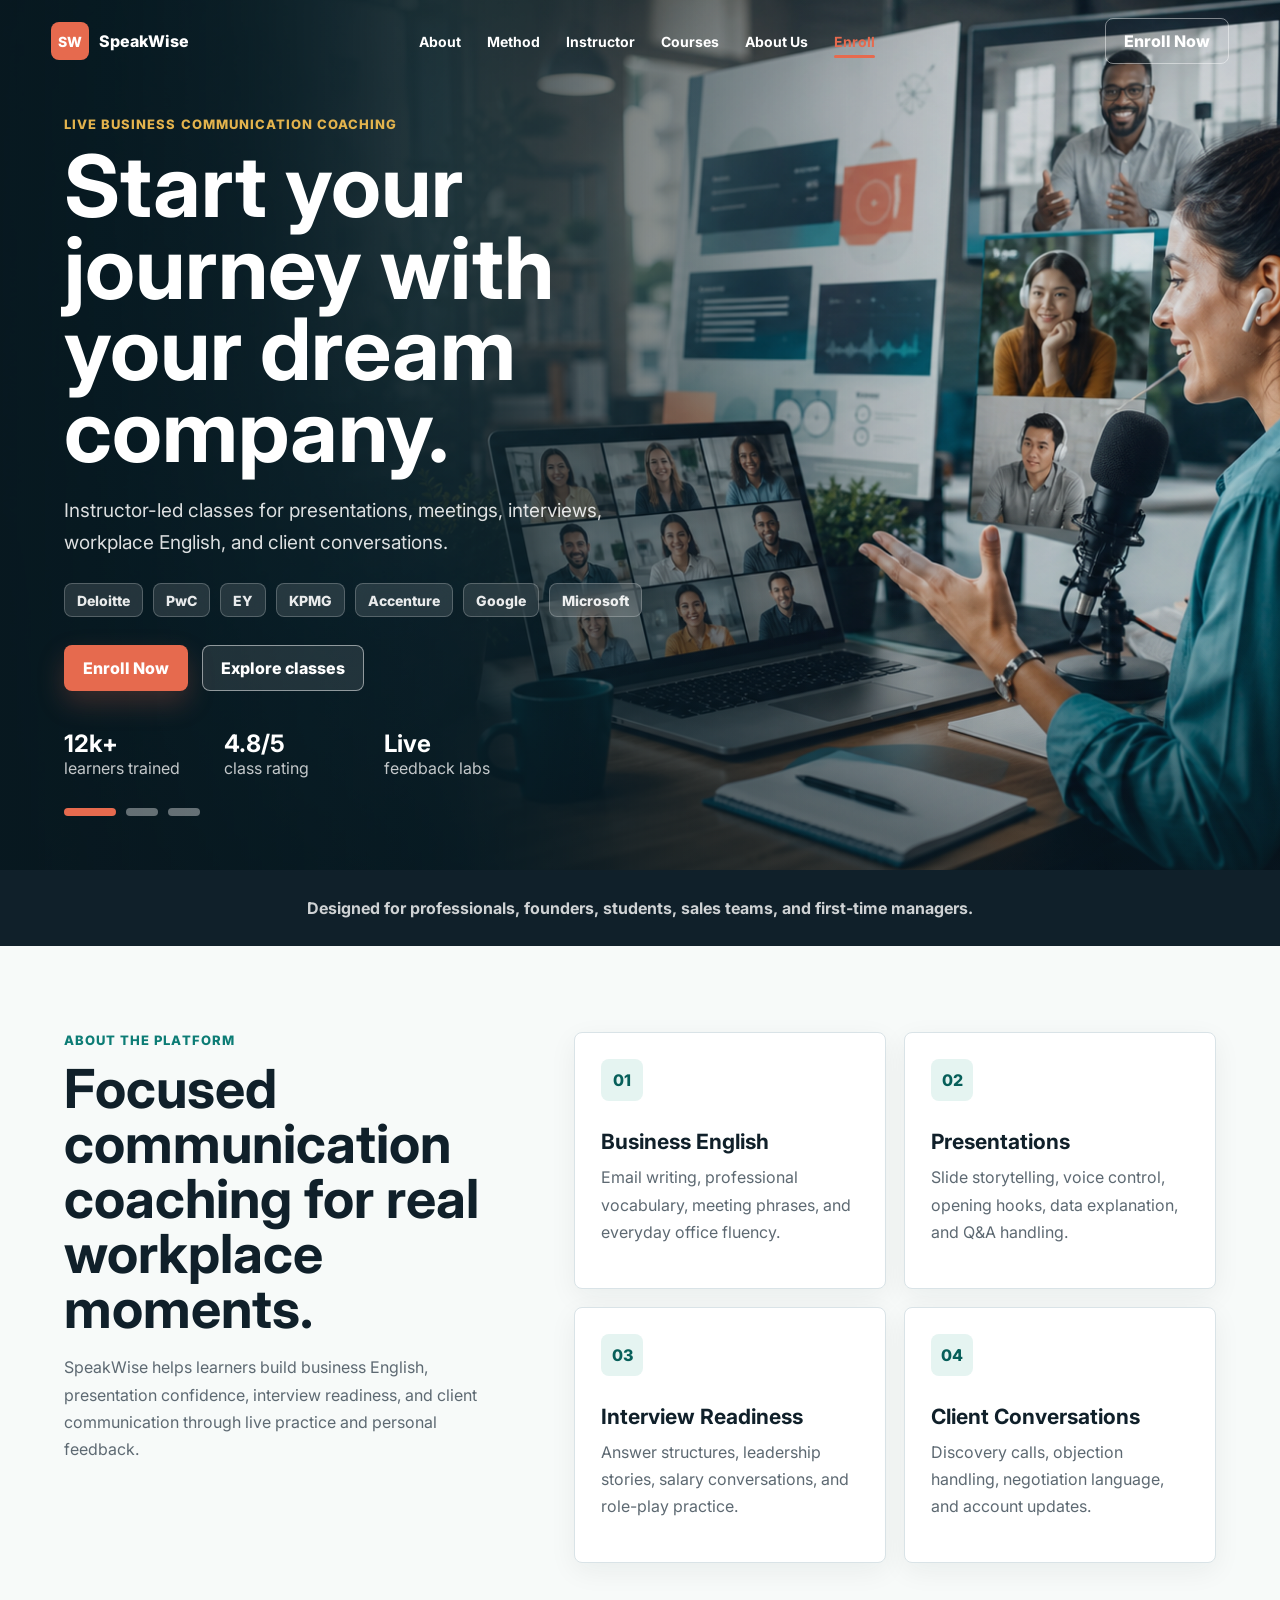
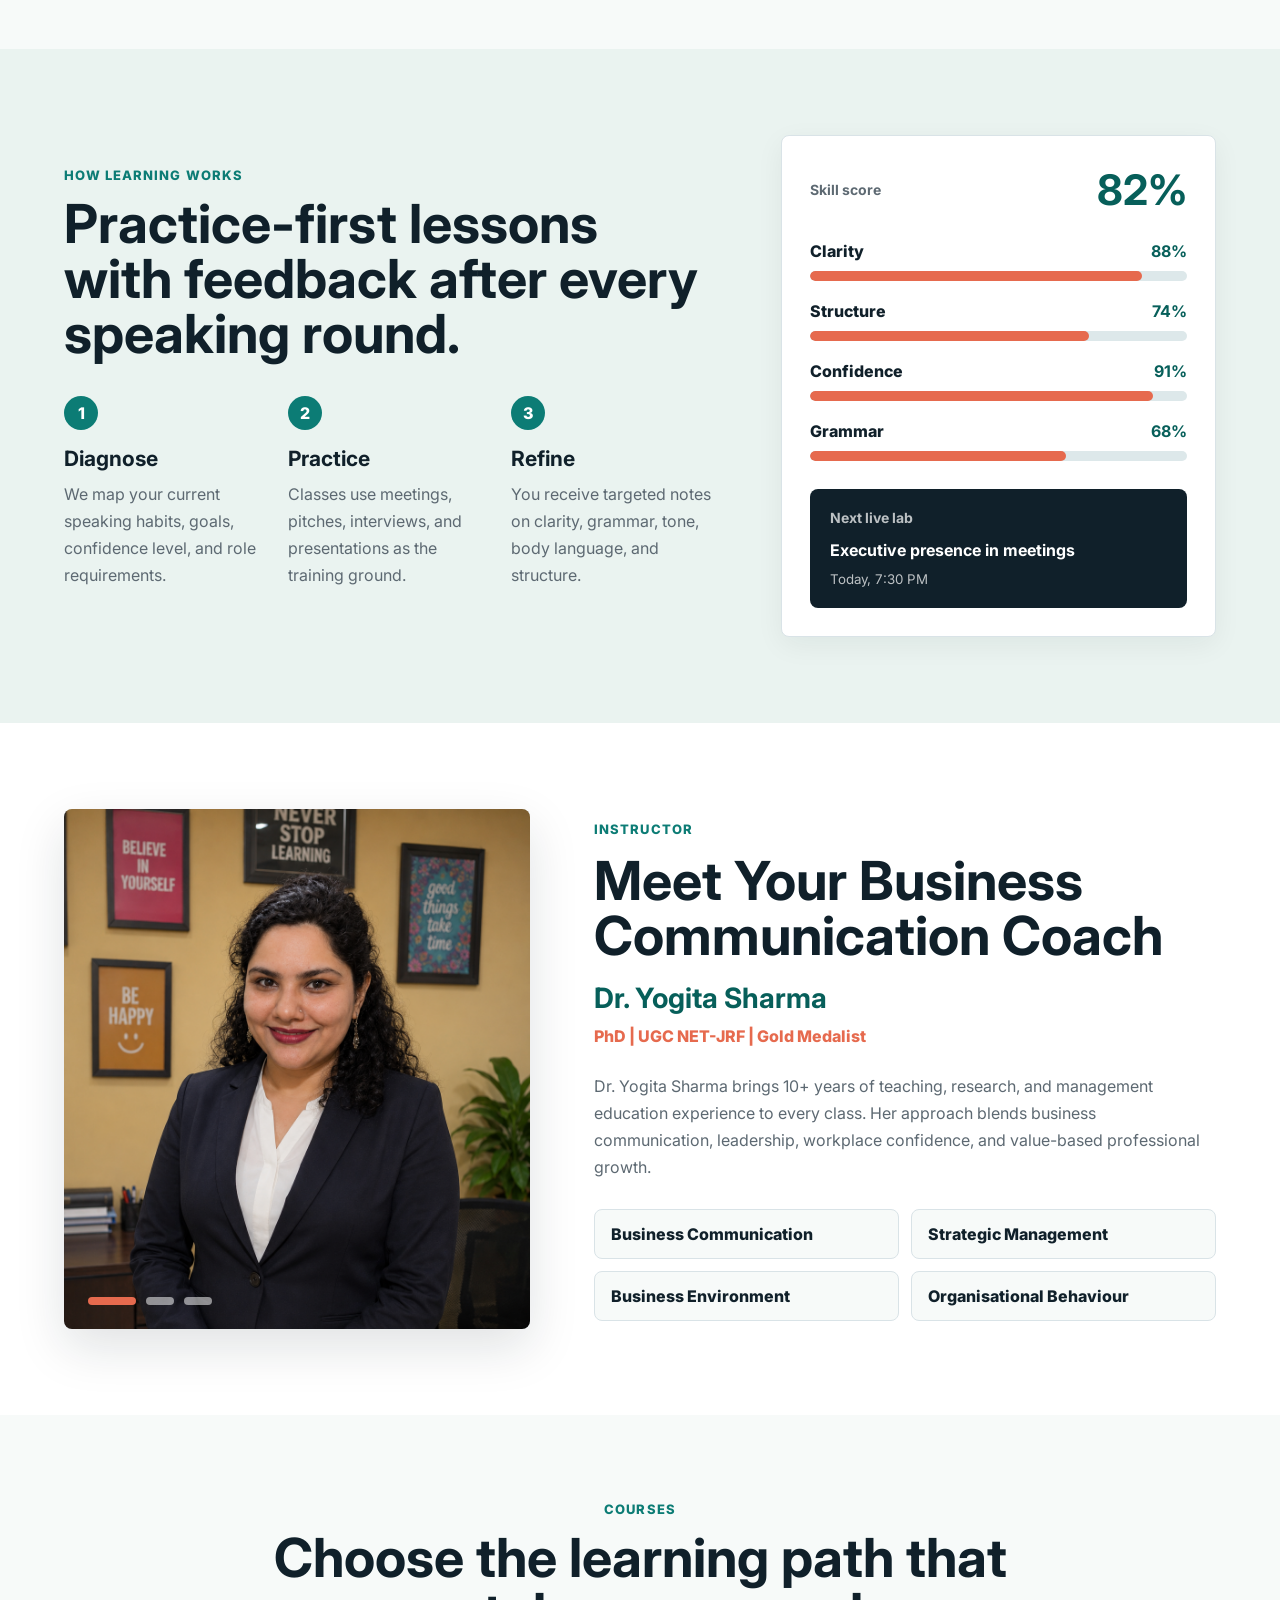
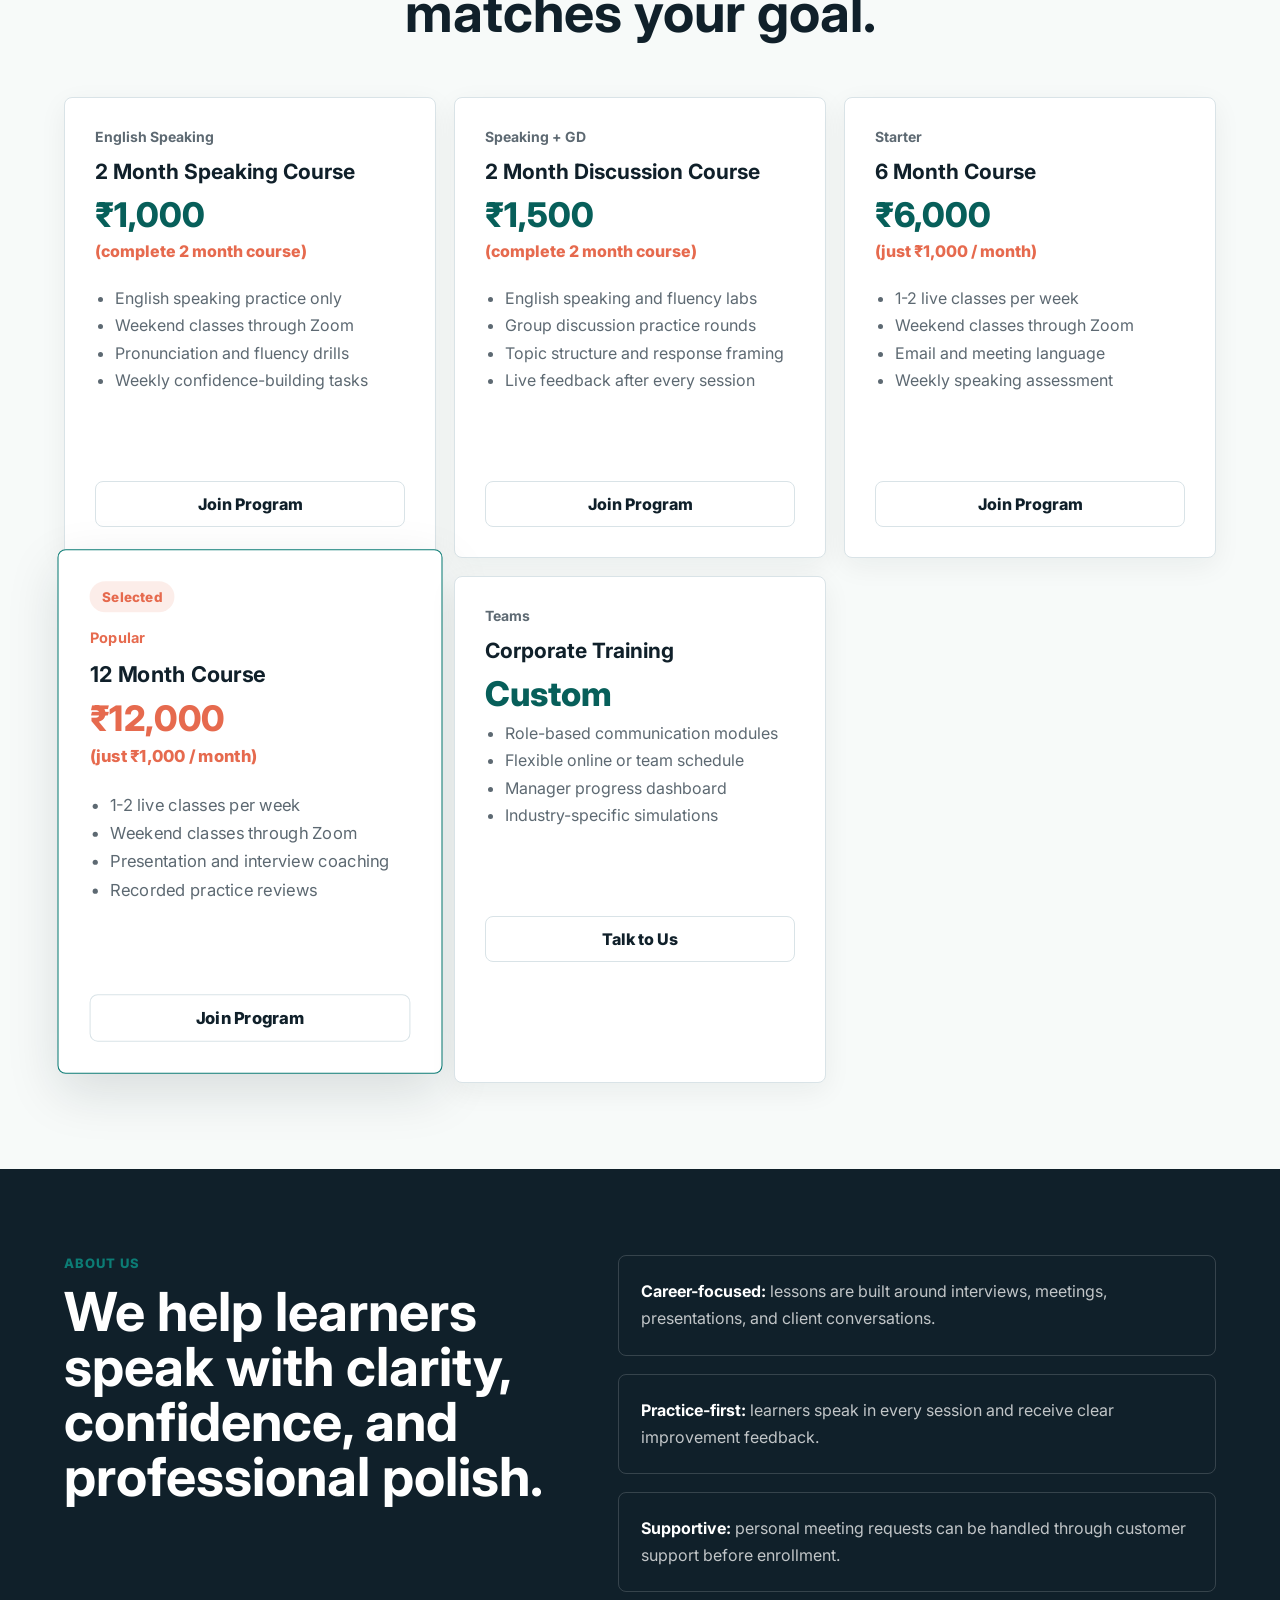
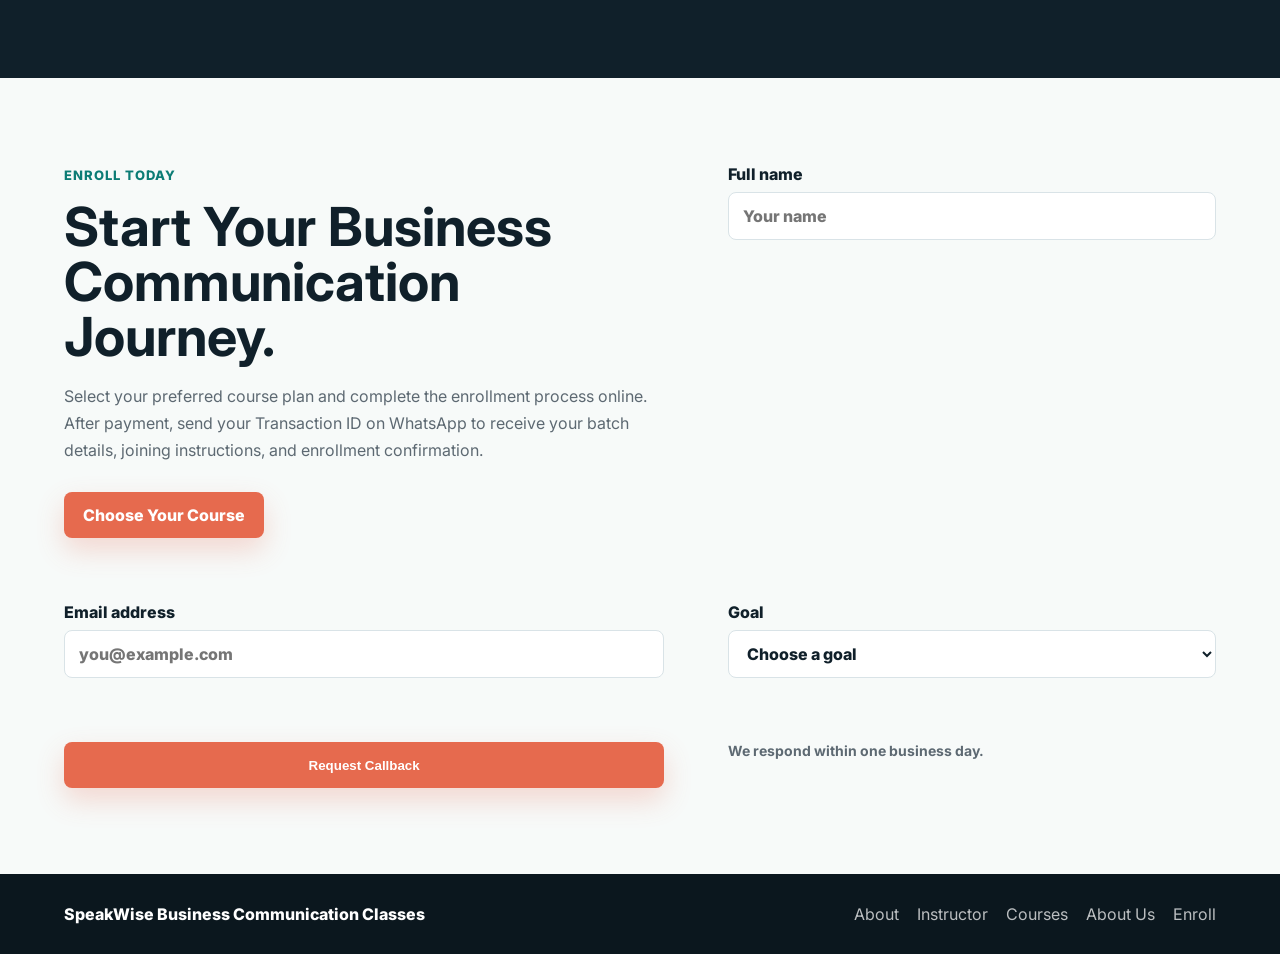
==== commit 5fb8a7e4: "Update index.html" ====
--- a/speakwise-updated/index.html
+++ b/speakwise-updated/index.html
@@ -28,9 +28,9 @@
         <a href="#instructor">Instructor</a>
         <a href="#plans">Courses</a>
         <a href="#about-us">About Us</a>
-        <a href="#contact">Contact</a>
+        <a href="#contact">Enroll</a>
       </nav>
-      <a class="header-cta" href="#contact">Enroll Now</a>
+      <a class="header-cta" href="#plans">Enroll Now</a>
     </header>
 
     <main id="top">
@@ -312,15 +312,20 @@
       </section>
 
       <section class="section contact" id="contact">
-        <div class="contact-copy">
-          <p class="eyebrow dark">Start learning</p>
-          <h2>Book a free trial class.</h2>
-          <p>
-            Share your goal and our academic counsellor will recommend a batch, level, and course
-            track. Learners who want a personal meeting can contact customer support below.
-          </p>
-        </div>
-        <form class="lead-form">
+         <div class="contact-copy">
+  <p class="eyebrow dark">Enroll Today</p>
+  <h2>Start Your Business Communication Journey.</h2>
+  <p>
+    Select your preferred course plan and complete the enrollment process online.
+    After payment, send your Transaction ID on WhatsApp to receive your batch details,
+    joining instructions, and enrollment confirmation.
+  </p>
+
+  <div class="hero-actions">
+    <a class="button primary" href="#plans">Choose Your Course</a>
+  </div>
+</div>
+        </form>
           <label>
             Full name
             <input type="text" name="name" placeholder="Your name" required />
@@ -352,7 +357,7 @@
         <a href="#instructor">Instructor</a>
         <a href="#plans">Courses</a>
         <a href="#about-us">About Us</a>
-        <a href="#contact">Contact</a>
+        <a href="#contact">Enroll</a>
       </div>
     </footer>
 
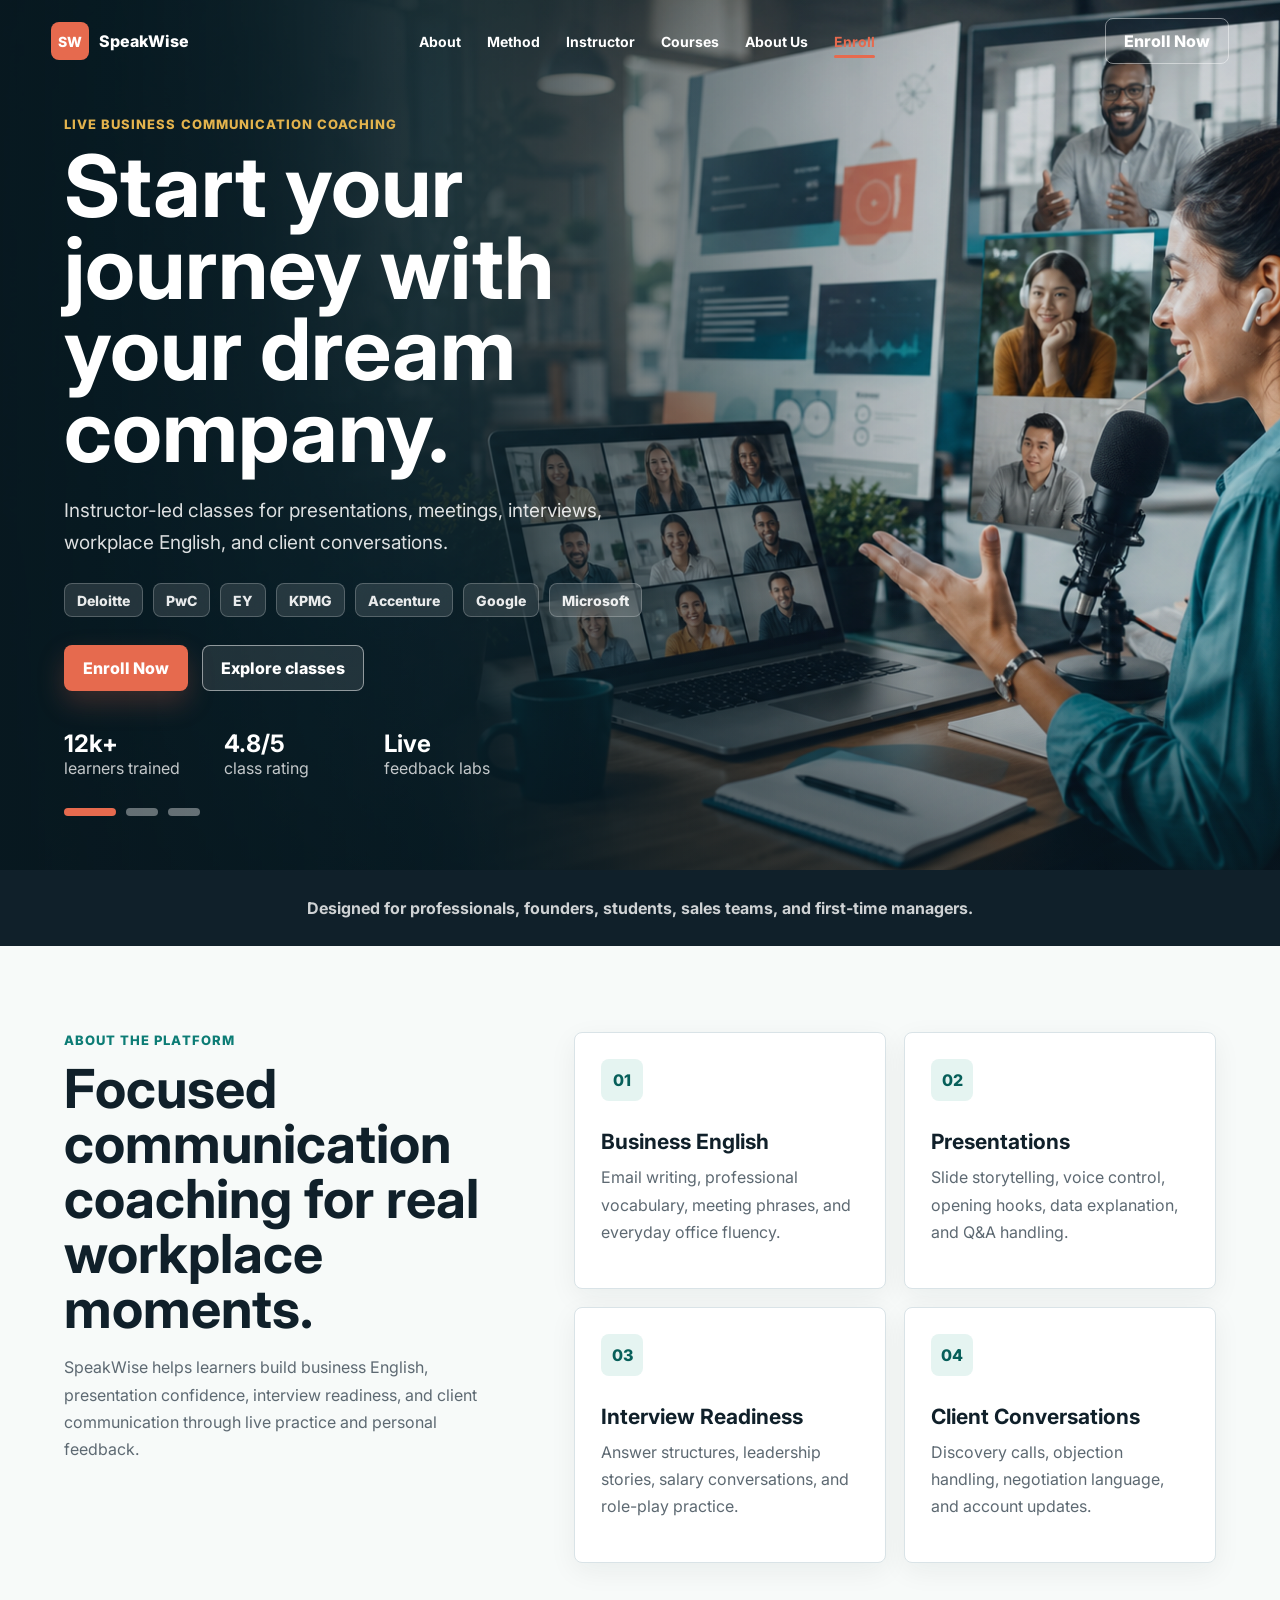
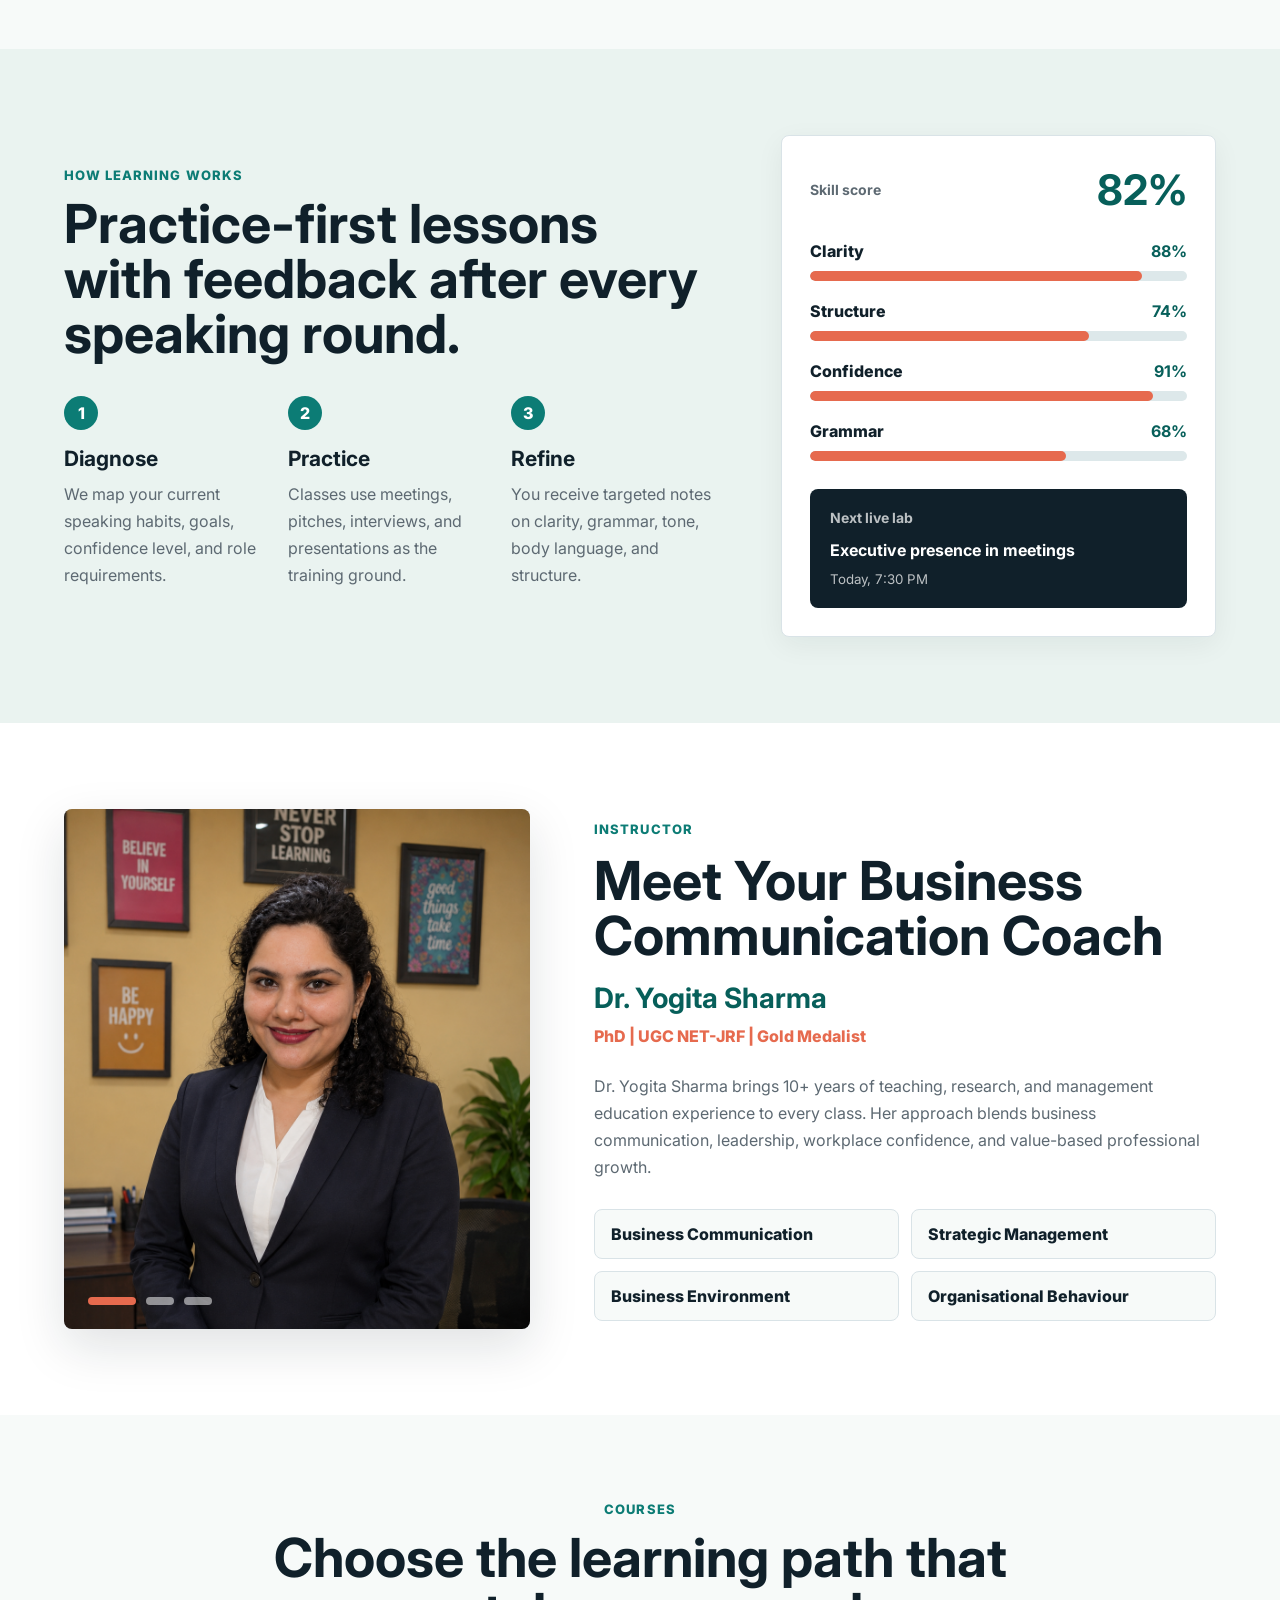
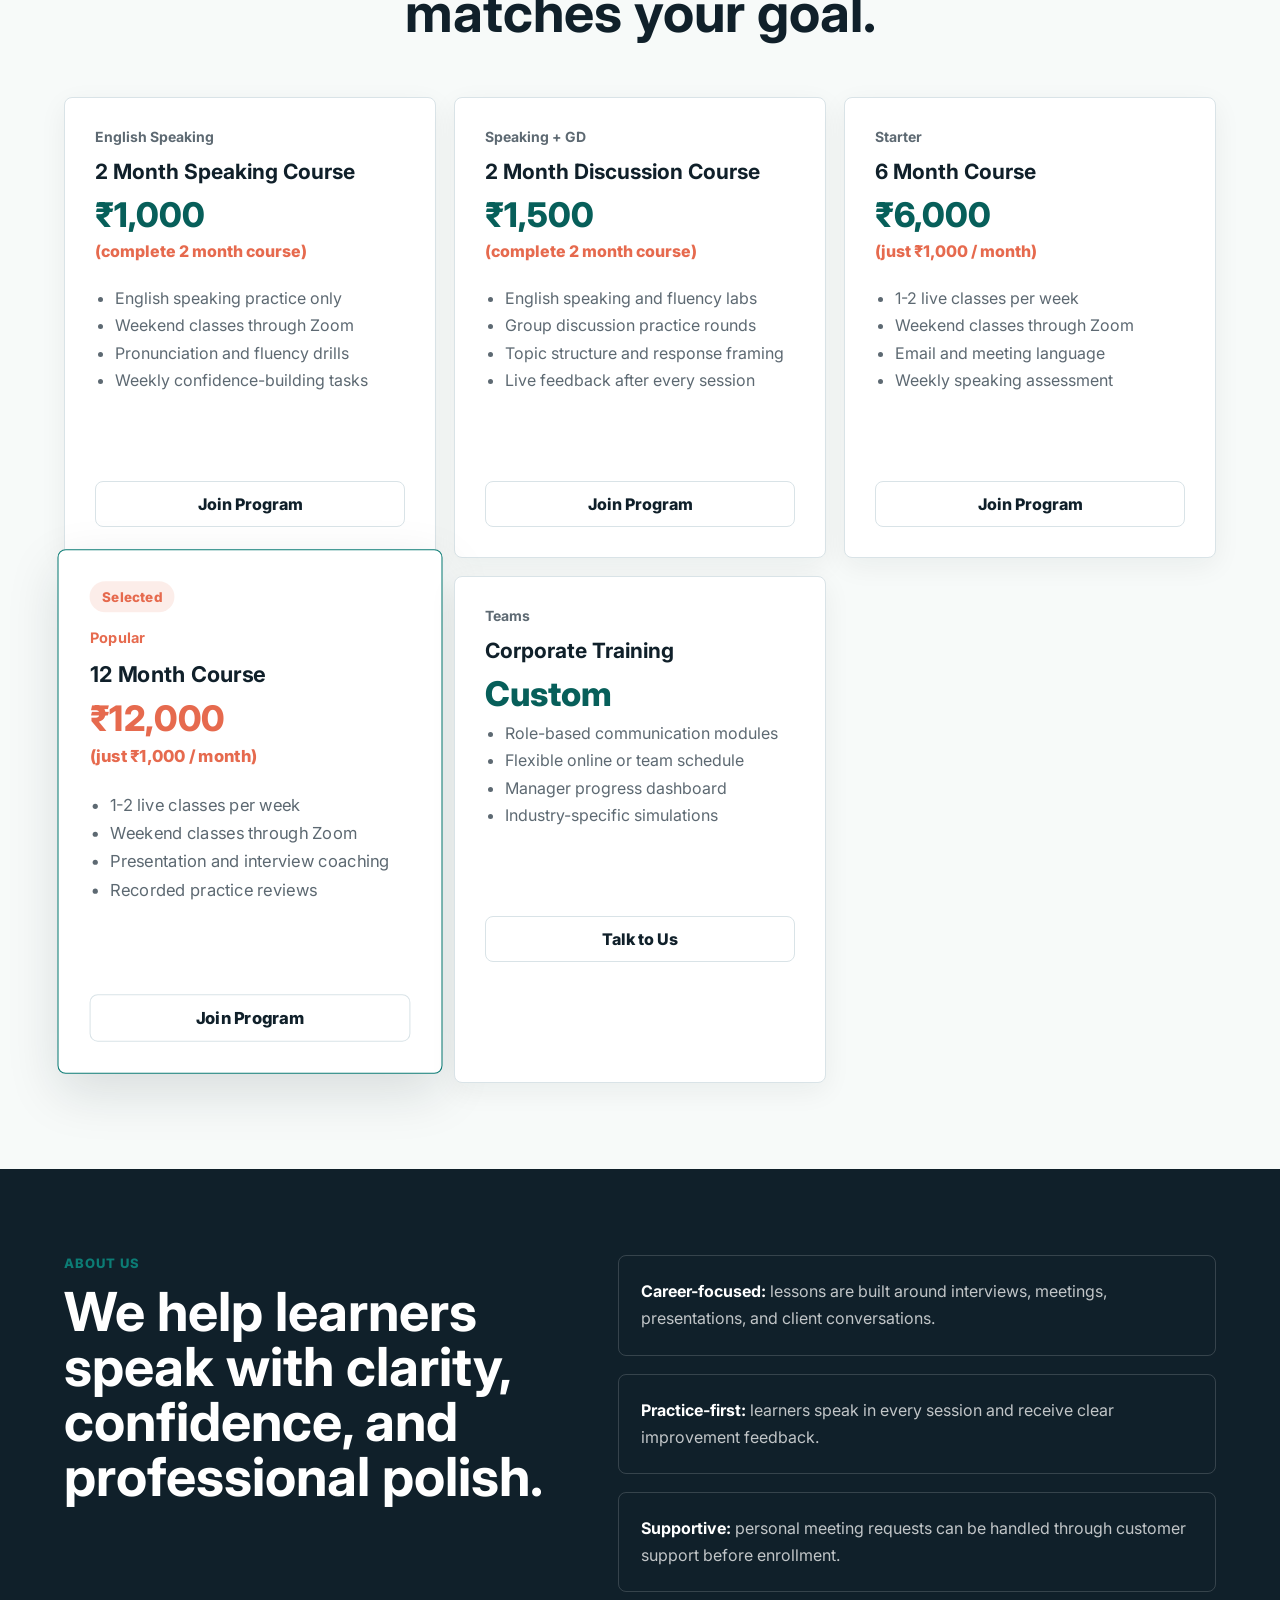
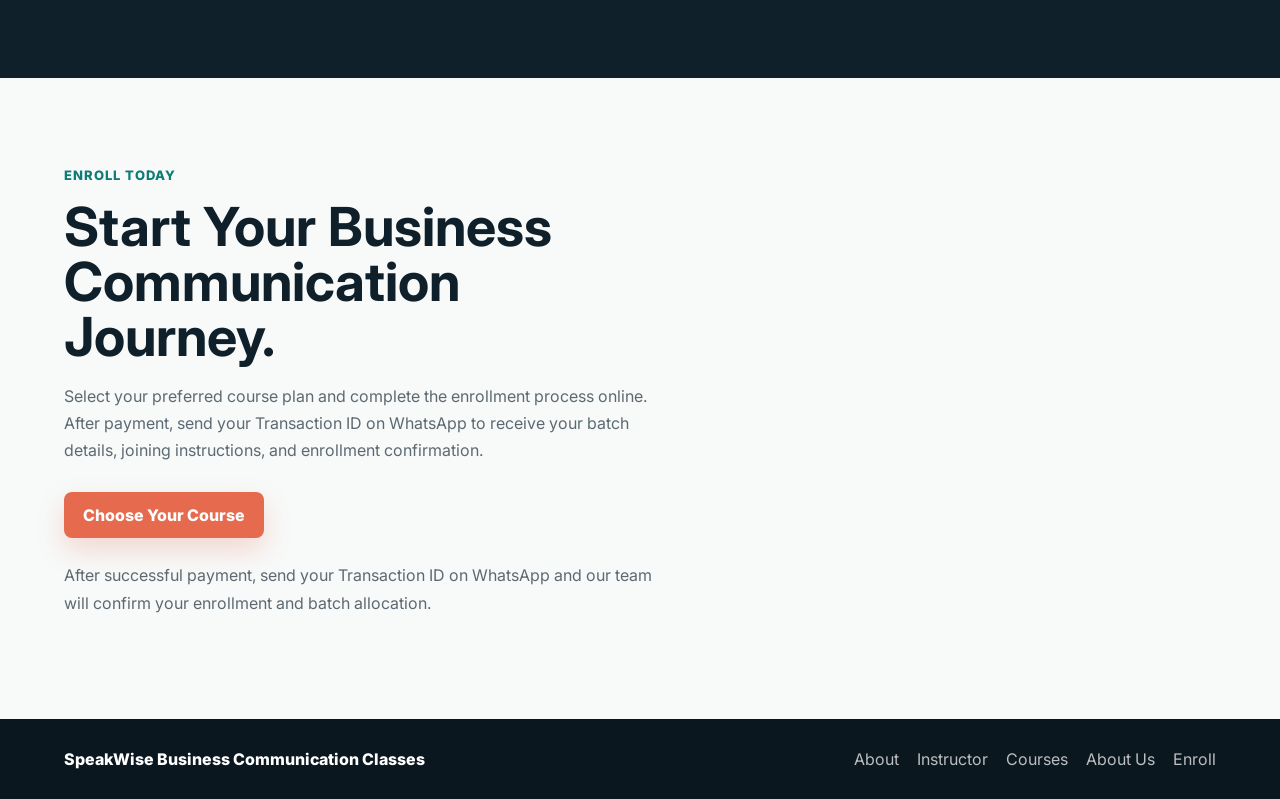
==== commit 3a6f24ef: "Update index.html" ====
--- a/speakwise-updated/index.html
+++ b/speakwise-updated/index.html
@@ -311,43 +311,30 @@
         </div>
       </section>
 
-      <section class="section contact" id="contact">
-         <div class="contact-copy">
-  <p class="eyebrow dark">Enroll Today</p>
-  <h2>Start Your Business Communication Journey.</h2>
-  <p>
-    Select your preferred course plan and complete the enrollment process online.
-    After payment, send your Transaction ID on WhatsApp to receive your batch details,
-    joining instructions, and enrollment confirmation.
-  </p>
-
-  <div class="hero-actions">
-    <a class="button primary" href="#plans">Choose Your Course</a>
+   <section class="section contact" id="contact">
+  <div class="contact-copy">
+    <p class="eyebrow dark">Enroll Today</p>
+
+    <h2>Start Your Business Communication Journey.</h2>
+
+    <p>
+      Select your preferred course plan and complete the enrollment process online.
+      After payment, send your Transaction ID on WhatsApp to receive your batch details,
+      joining instructions, and enrollment confirmation.
+    </p>
+
+    <div class="hero-actions">
+      <a class="button primary" href="#plans">
+        Choose Your Course
+      </a>
+    </div>
+
+    <p style="margin-top:1.5rem;">
+      After successful payment, send your Transaction ID on WhatsApp and our team
+      will confirm your enrollment and batch allocation.
+    </p>
   </div>
-</div>
-        </form>
-          <label>
-            Full name
-            <input type="text" name="name" placeholder="Your name" required />
-          </label>
-          <label>
-            Email address
-            <input type="email" name="email" placeholder="you@example.com" required />
-          </label>
-          <label>
-            Goal
-            <select name="goal" required>
-              <option value="">Choose a goal</option>
-              <option>Business English</option>
-              <option>Presentation skills</option>
-              <option>Interview preparation</option>
-              <option>Corporate training</option>
-            </select>
-          </label>
-          <button class="button primary" type="submit">Request Callback</button>
-          <p class="form-note" data-form-note>We respond within one business day.</p>
-        </form>
-      </section>
+</section>
     </main>
 
     <footer class="footer">
